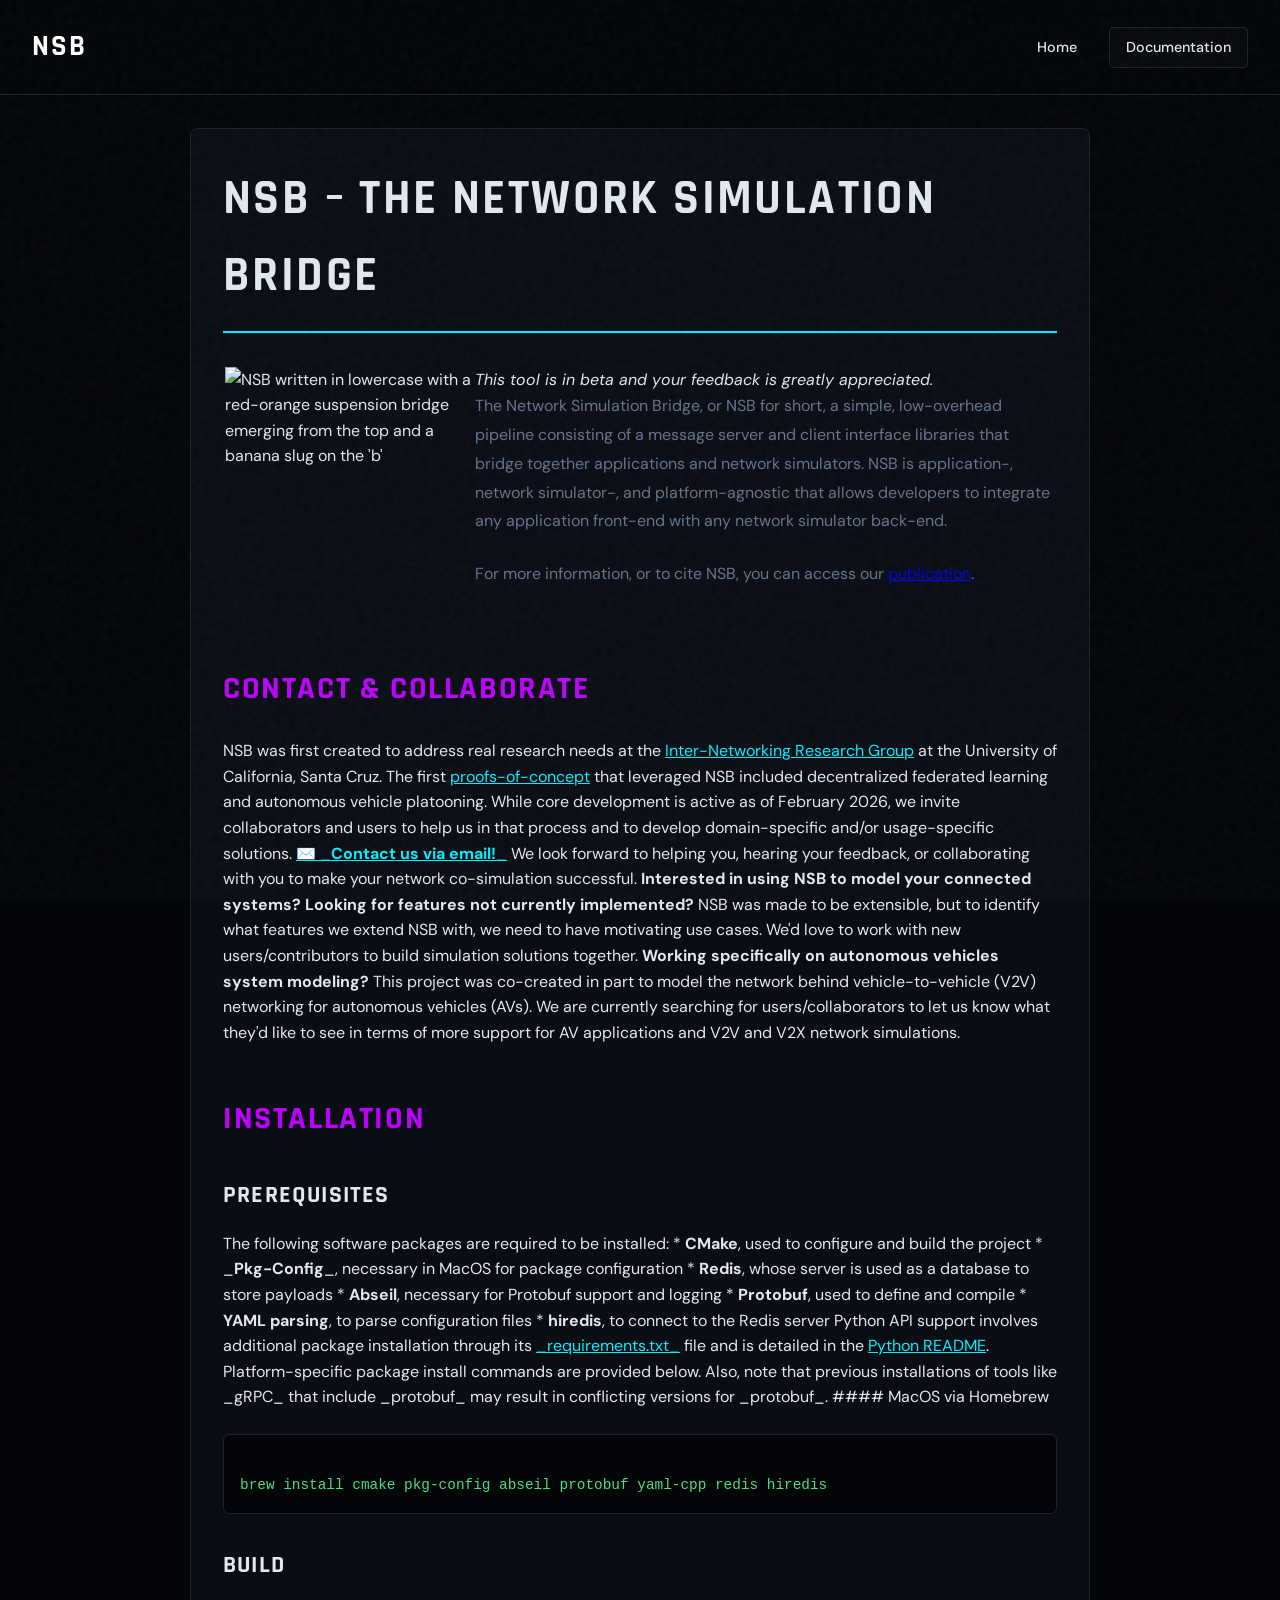
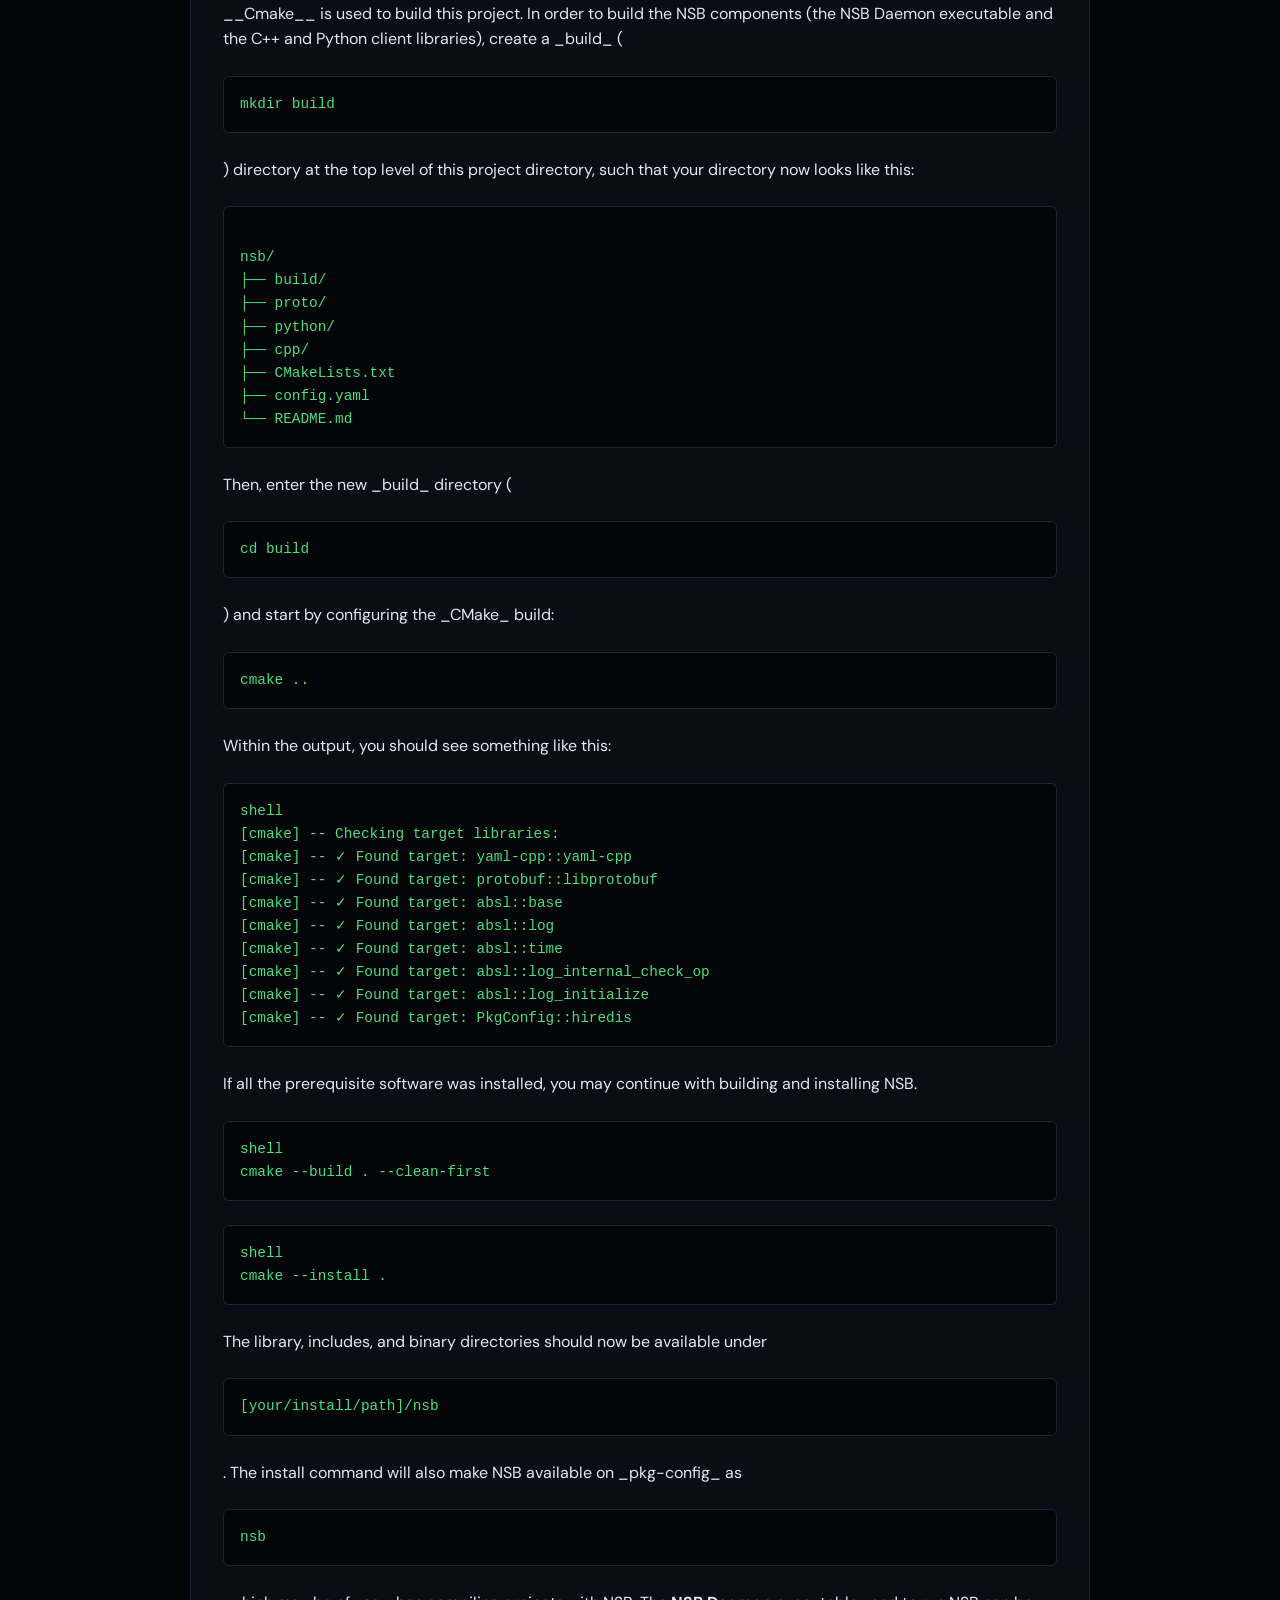
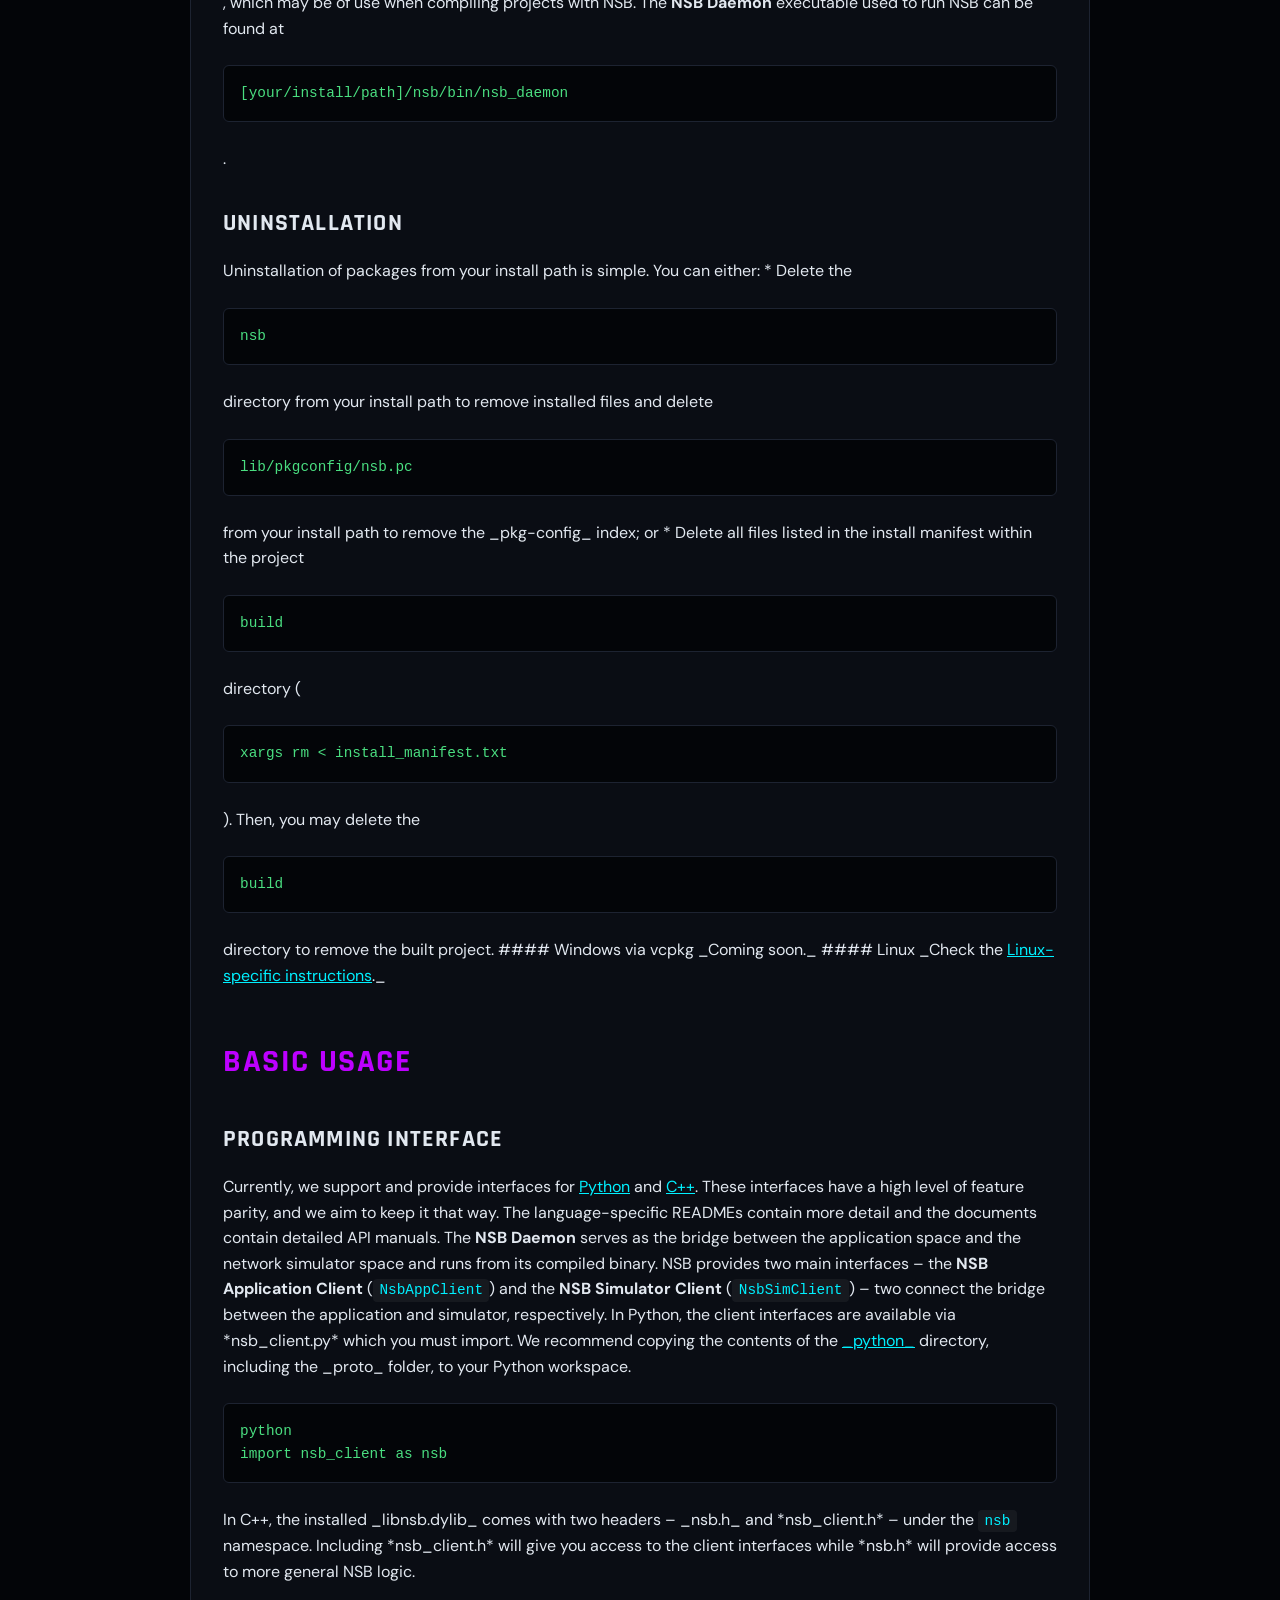
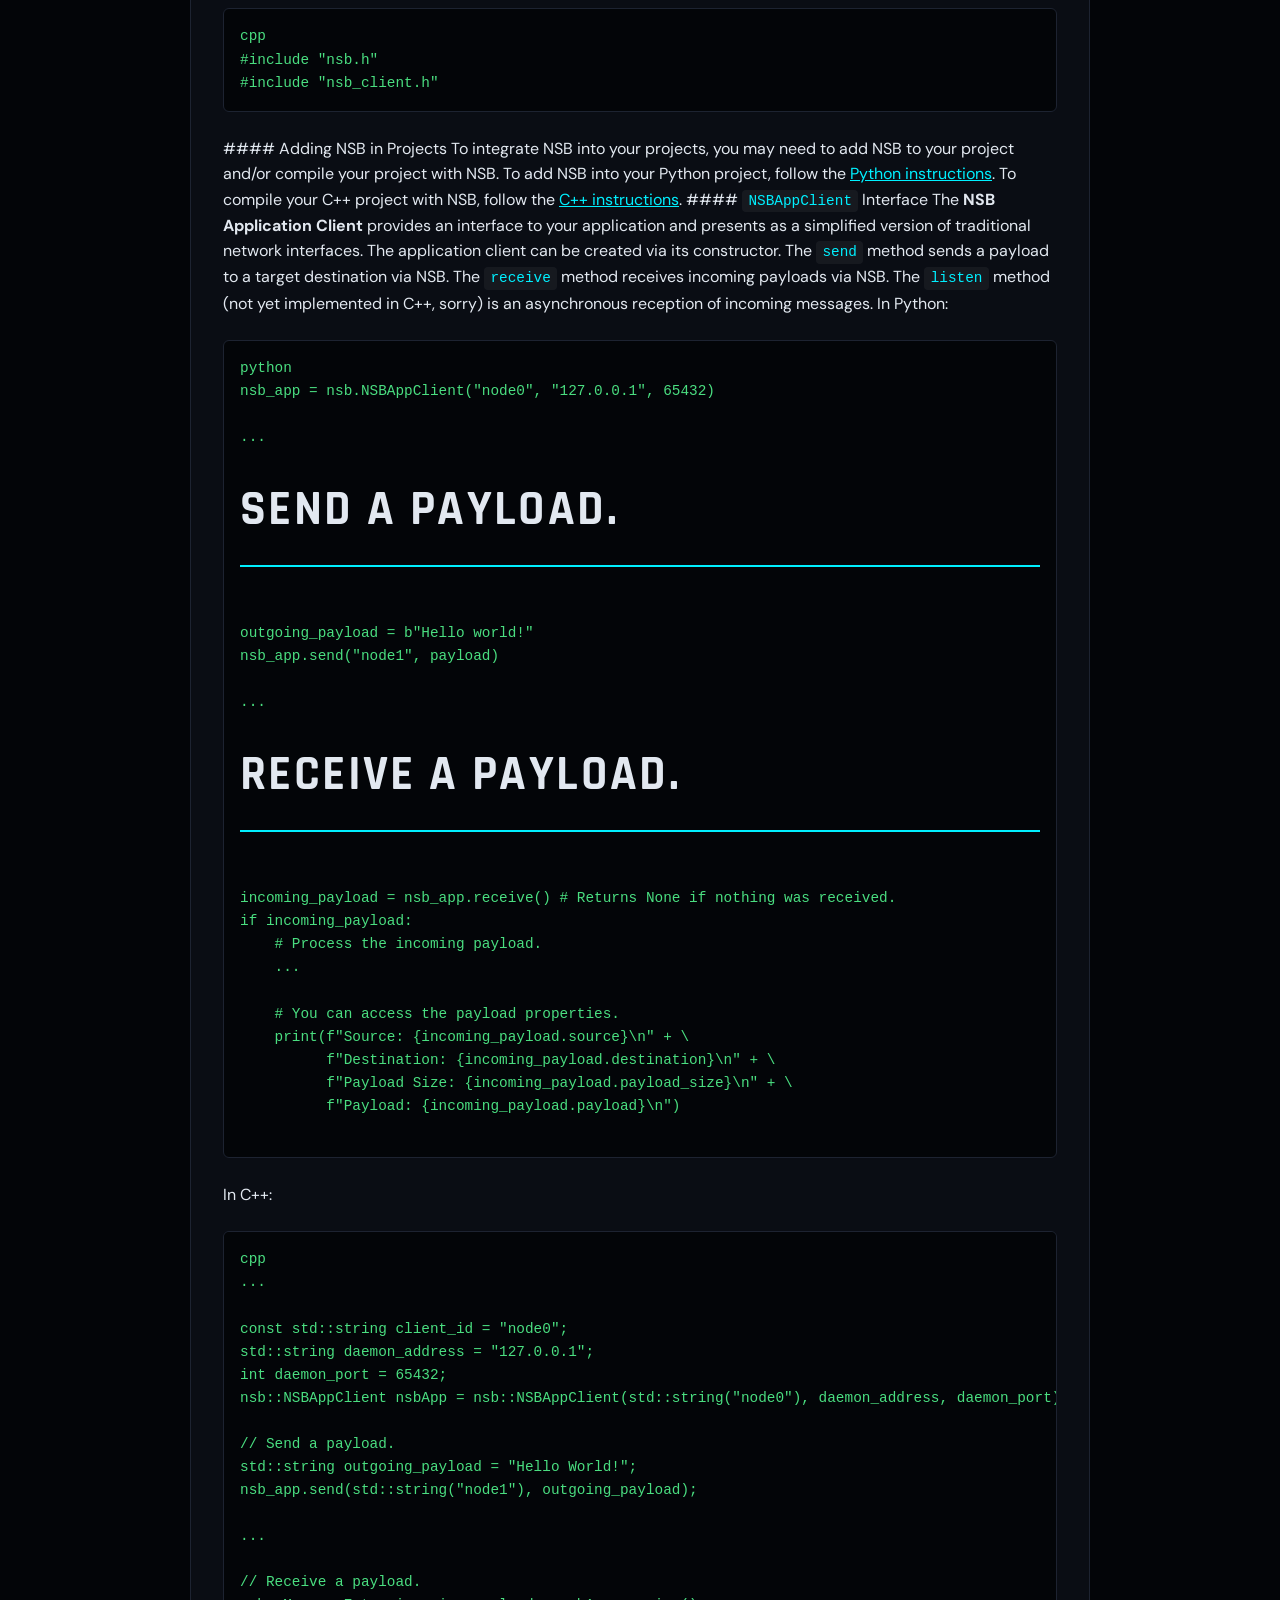
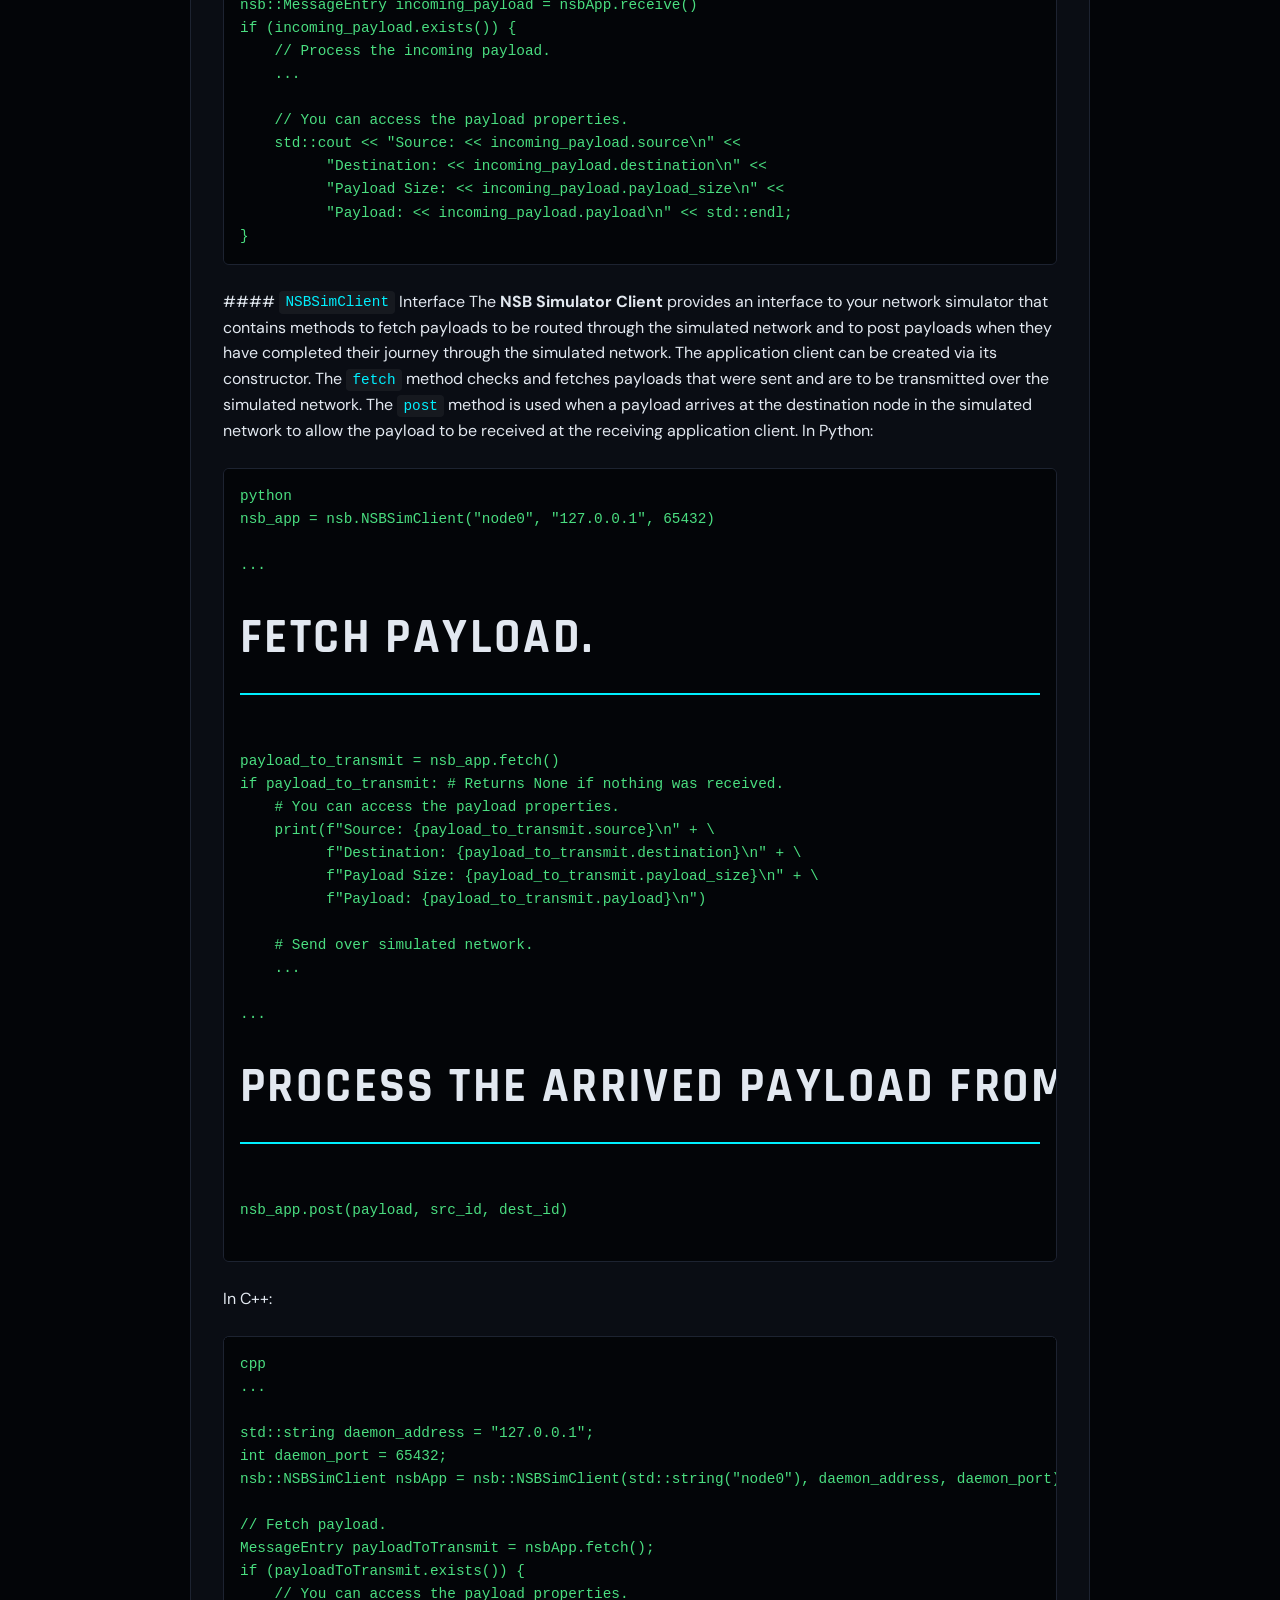
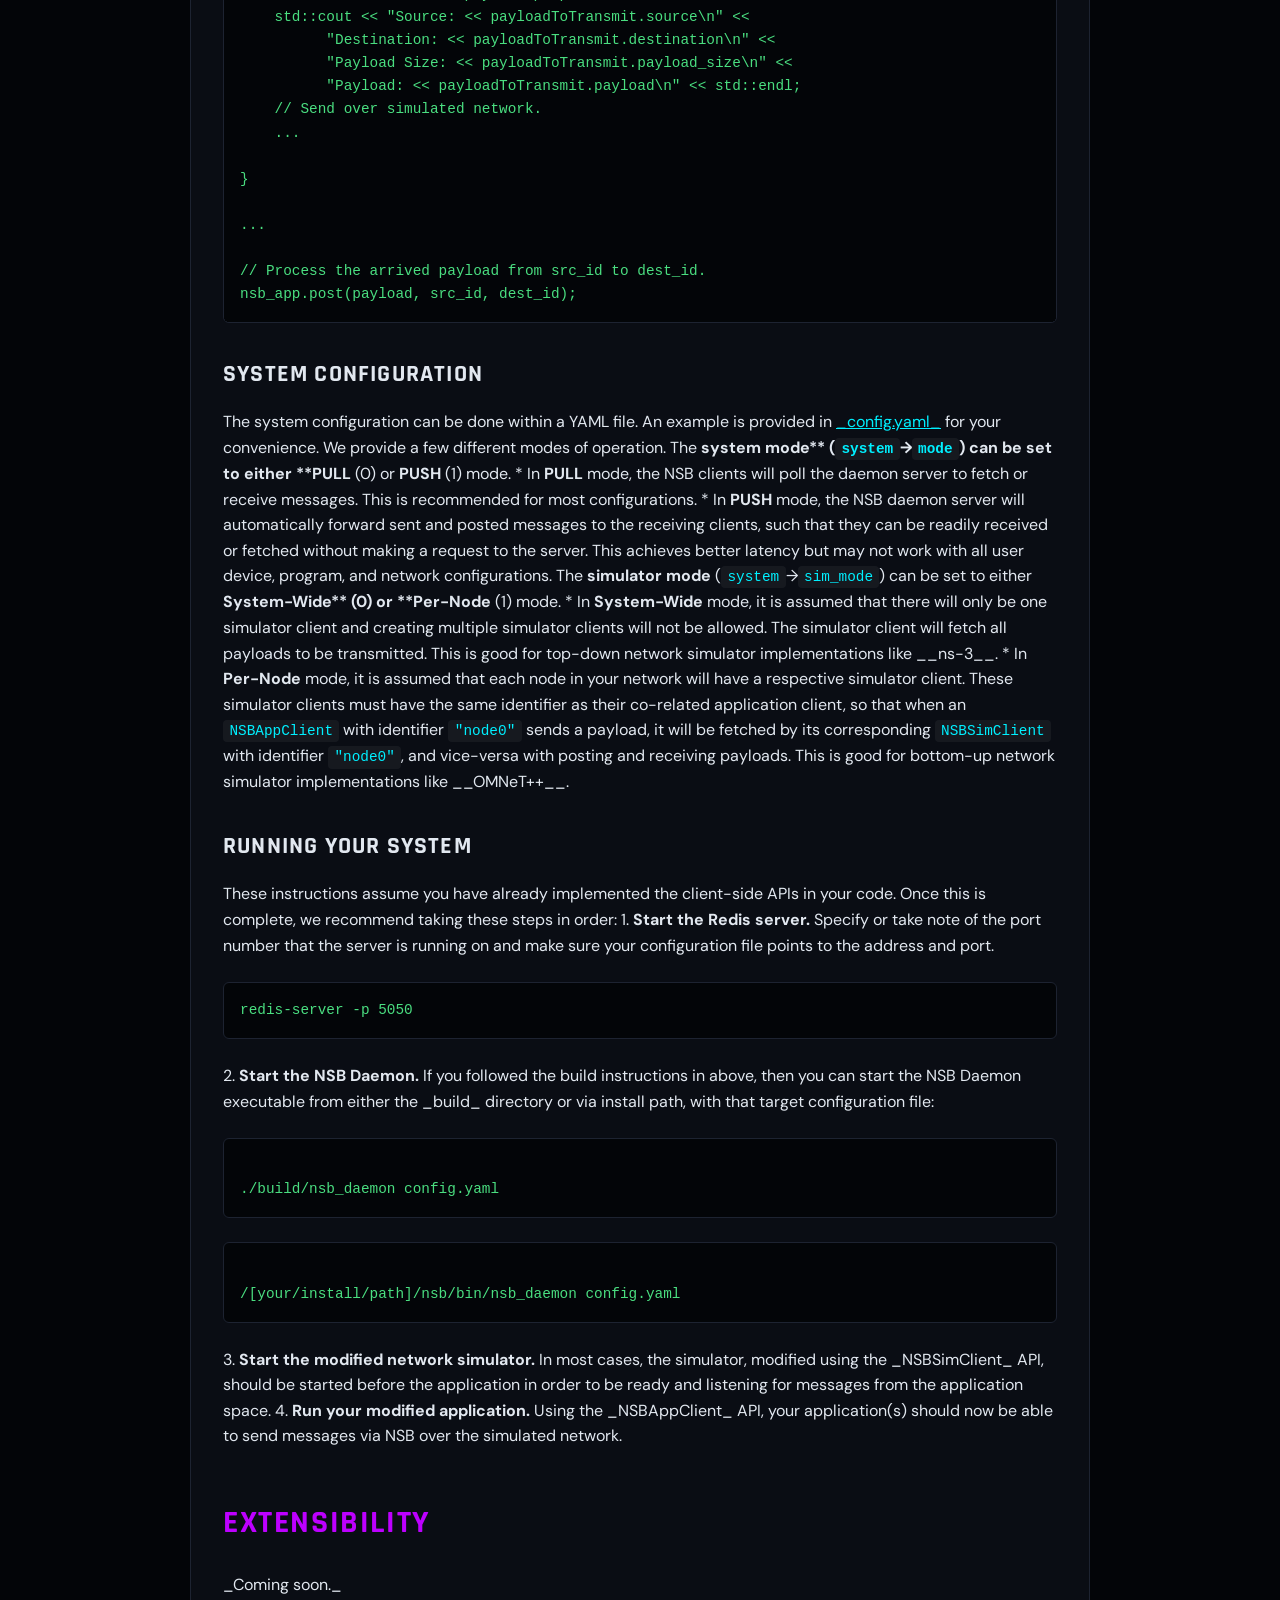
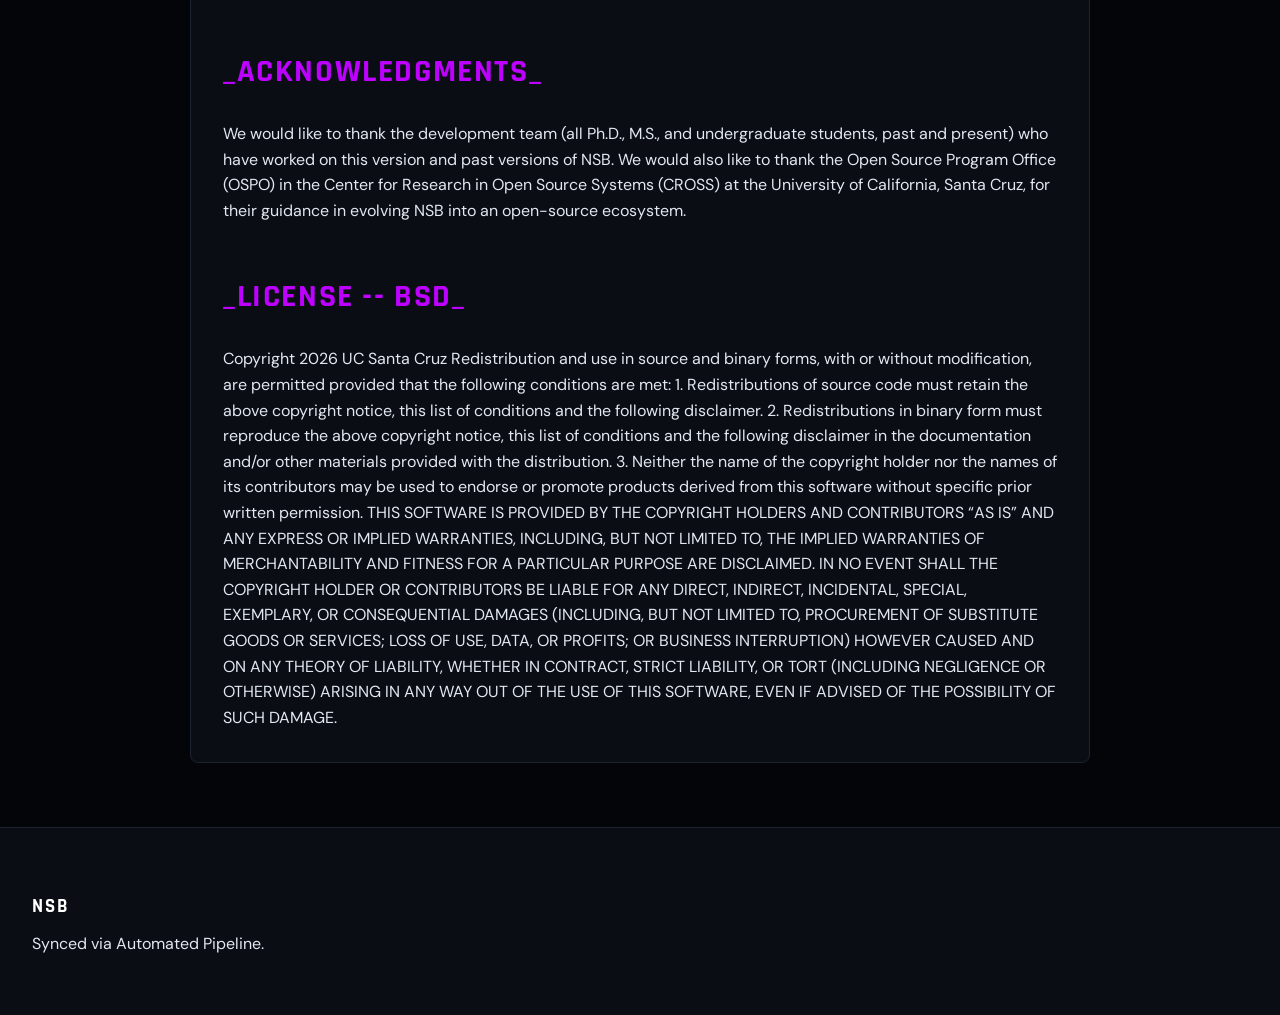
==== nsb-prototype/docs.html @ ba27e901 "Proposal Work for OSPO Signed-off-by: Ayush <bhandariayush935@gmail.com>" ====
<!DOCTYPE html>
<html lang="en">
<head>
    <meta charset="UTF-8">
    <meta name="viewport" content="width=device-width, initial-scale=1.0">
    <title>NSB | Documentation Hub</title>
    <link rel="stylesheet" href="style.css">
    <link rel="preconnect" href="https://fonts.googleapis.com">
    <link rel="preconnect" href="https://fonts.gstatic.com" crossorigin>
    <link href="https://fonts.googleapis.com/css2?family=DM+Sans:opsz,wght@9..40,400;9..40,500;9..40,700&family=Rajdhani:wght@500;600;700&display=swap" rel="stylesheet">
    <style>
        .docs-container { max-width: 900px; margin: 8rem auto 4rem; padding: 2rem; background: var(--bg-surface); border: 1px solid var(--border-dim); border-radius: 8px;}
        .docs-container h1 { font-size: 3rem; margin-bottom: 2rem; border-bottom: 2px solid var(--neon-cyan); padding-bottom: 1rem; color: var(--text-main); }
        .docs-container h2 { font-size: 2rem; margin-top: 3rem; margin-bottom: 1.5rem; color: var(--neon-purple); }
        .docs-container h3 { font-size: 1.5rem; margin-top: 2rem; margin-bottom: 1rem; color: var(--text-main); }
        .docs-container p { color: var(--text-muted); margin-bottom: 1.5rem; line-height: 1.8; }
        .code-block { background: var(--bg-void); border: 1px solid var(--border-dim); padding: 1rem; border-radius: 6px; margin: 1.5rem 0; overflow-x: auto; }
        .code-block code { color: #4ade80; font-family: monospace; font-size: 0.9rem; }
        .inline-code { background: rgba(255,255,255,0.05); padding: 0.2rem 0.4rem; border-radius: 4px; color: var(--neon-cyan); font-family: monospace; font-size: 0.9rem;}
    </style>
</head>
<body>
    <div class="noise-overlay"></div>
    <div class="cyber-grid"></div>

    <header class="navbar">
        <div class="nav-content">
            <div class="brand">
                <a href="index.html" style="text-decoration:none;"><div class="brand-glitch" data-text="NSB">NSB</div></a>
            </div>
            <nav class="links">
                <a href="index.html">Home</a>
                <a href="#" class="btn-outline">Documentation</a>
            </nav>
        </div>
    </header>

    <main>
        <div class="docs-container">
            <h1><strong>nsb</strong> – the network simulation bridge</h1>

<table border="0">
  <tr>
    <td width="30%" valign="top">
      <img src="media/logo.png" alt="NSB written in lowercase with a red-orange suspension bridge emerging from the top and a banana slug on the 'b'" title="NSB unofficial logo" width="100%">
    </td>
    <td width="70%">
      <em>This tool is in beta and your feedback is greatly appreciated.</em>
      <p>
        The Network Simulation Bridge, or NSB for short, a simple, low-overhead pipeline
        consisting of a message server and client interface libraries that bridge 
        together applications and network simulators. NSB is application-, network 
        simulator-, and platform-agnostic that allows developers to integrate any 
        application front-end with any network simulator back-end.
      </p>
      <p>
        For more information, or to cite NSB, you can access our 
        <a href="https://dl.acm.org/doi/10.1145/3616391.3622771">publication</a>.
      </p>
    </td>
  </tr>
</table>

<h2>Contact & Collaborate</h2>

NSB was first created to address real research needs at the <a href="https://inrg.engineering.ucsc.edu/" class="link-cyan">Inter-Networking Research Group</a> at the University of California, Santa Cruz. The first <a href="https://dl.acm.org/doi/abs/10.1145/3616391.3622771" class="link-cyan">proofs-of-concept</a> that leveraged NSB included decentralized federated learning and autonomous vehicle platooning. While core development is active as of February 2026, we invite collaborators and users to help us in that process and to develop domain-specific and/or usage-specific solutions.

<a href="mailto:hkuttive@ucsc.edu" class="link-cyan">✉️ _<strong>Contact us via email!</strong>_</a> We look forward to helping you, hearing your feedback, or collaborating with you to make your network co-simulation successful.

<strong>Interested in using NSB to model your connected systems? Looking for features not currently implemented?</strong> NSB was made to be extensible, but to identify what features we extend NSB with, we need to have motivating use cases. We'd love to work with new users/contributors to build simulation solutions together.

<strong>Working specifically on autonomous vehicles system modeling?</strong> This project was co-created in part to model the network behind vehicle-to-vehicle (V2V) networking for autonomous vehicles (AVs). We are currently searching for users/collaborators to let us know what they'd like to see in terms of more support for AV applications and V2V and V2X network simulations.

<h2>Installation</h2>

<h3>Prerequisites</h3>

The following software packages are required to be installed:
* <strong>CMake</strong>, used to configure and build the project
* _<strong>Pkg-Config</strong>_, necessary in MacOS for package configuration
* <strong>Redis</strong>, whose server is used as a database to store payloads
* <strong>Abseil</strong>, necessary for Protobuf support and logging
* <strong>Protobuf</strong>, used to define and compile
* <strong>YAML parsing</strong>, to parse configuration files
* <strong>hiredis</strong>, to connect to the Redis server

Python API support involves additional package installation through its
<a href="python/requirements.txt" class="link-cyan">_requirements.txt_</a> file and is detailed in the 
<a href="python/README.md" class="link-cyan">Python README</a>.

Platform-specific package install commands are provided below. Also, note that
previous installations of tools like _gRPC_ that include _protobuf_ may result
in conflicting versions for _protobuf_.

#### MacOS via Homebrew
<div class="code-block"><pre><code>
brew install cmake pkg-config abseil protobuf yaml-cpp redis hiredis
</code></pre></div>



<h3>Build</h3>
__Cmake__ is used to build this project. In order to build the NSB components
(the NSB Daemon executable and the C++ and Python client libraries), create a 
_build_ (<div class="code-block"><pre><code>mkdir build</code></pre></div>) directory at the top level of this project 
directory, such that your directory now looks like this:

<div class="code-block"><pre><code>
nsb/
├── build/
├── proto/
├── python/
├── cpp/
├── CMakeLists.txt
├── config.yaml
└── README.md
</code></pre></div>

Then, enter the new _build_ directory (<div class="code-block"><pre><code>cd build</code></pre></div>) and start by configuring 
the _CMake_ build:
<div class="code-block"><pre><code>cmake ..</code></pre></div>

Within the output, you should see something like this:
<div class="code-block"><pre><code>shell
[cmake] -- Checking target libraries:
[cmake] -- ✓ Found target: yaml-cpp::yaml-cpp
[cmake] -- ✓ Found target: protobuf::libprotobuf
[cmake] -- ✓ Found target: absl::base
[cmake] -- ✓ Found target: absl::log
[cmake] -- ✓ Found target: absl::time
[cmake] -- ✓ Found target: absl::log_internal_check_op
[cmake] -- ✓ Found target: absl::log_initialize
[cmake] -- ✓ Found target: PkgConfig::hiredis
</code></pre></div>
If all the prerequisite software was installed, you may continue with building 
and installing NSB.
<div class="code-block"><pre><code>shell
cmake --build . --clean-first
</code></pre></div>
<div class="code-block"><pre><code>shell
cmake --install .
</code></pre></div>
The library, includes, and binary directories should now be available under
<div class="code-block"><pre><code>[your/install/path]/nsb</code></pre></div>. The install command will also make NSB available 
on _pkg-config_ as <div class="code-block"><pre><code>nsb</code></pre></div>, which may be of use when compiling projects with 
NSB. The <strong>NSB Daemon</strong> executable used to run NSB can be found at 
<div class="code-block"><pre><code>[your/install/path]/nsb/bin/nsb_daemon</code></pre></div>.

<h3>Uninstallation</h3>

Uninstallation of packages from your install path is simple. You can either:
* Delete the <div class="code-block"><pre><code>nsb</code></pre></div> directory from your install path to remove installed files
and delete <div class="code-block"><pre><code>lib/pkgconfig/nsb.pc</code></pre></div> from your install path to remove the 
_pkg-config_ index; or
* Delete all files listed in the install manifest within
the project <div class="code-block"><pre><code>build</code></pre></div> directory (<div class="code-block"><pre><code>xargs rm < install_manifest.txt</code></pre></div>).

Then, you may delete the <div class="code-block"><pre><code>build</code></pre></div> directory to remove the built project.

#### Windows via vcpkg
_Coming soon._

#### Linux

_Check the <a href="linux-setup-guide.md" class="link-cyan">Linux-specific instructions</a>._

<h2>Basic Usage</h2>

<h3>Programming Interface</h3>

Currently, we support and provide interfaces for <a href="python/README.md" class="link-cyan">Python</a> and 
<a href="cpp/README.md" class="link-cyan">C++</a>. These interfaces have a high level of feature parity, and
we aim to keep it that way. The language-specific READMEs contain more detail 
and the documents contain detailed API manuals.

The <strong>NSB Daemon</strong> serves as the bridge between the application space and the 
network simulator space and runs from its compiled binary. NSB provides two main
interfaces – the <strong>NSB Application Client</strong> (<code class="inline-code">NsbAppClient</code>) and the 
<strong>NSB Simulator Client</strong> (<code class="inline-code">NsbSimClient</code>) – two connect the bridge between 
the application and simulator, respectively.

In Python, the client interfaces are available via *nsb_client.py* which you 
must import. We recommend copying the contents of the <a href="python/" class="link-cyan">_python_</a> 
directory, including the _proto_ folder, to your Python workspace.
<div class="code-block"><pre><code>python
import nsb_client as nsb
</code></pre></div>
In C++, the installed _libnsb.dylib_ comes with two headers – _nsb.h_ and 
*nsb_client.h* – under the <code class="inline-code">nsb</code> namespace. Including *nsb_client.h* will give 
you access to the client interfaces while *nsb.h* will provide access to more 
general NSB logic.
<div class="code-block"><pre><code>cpp
#include "nsb.h"
#include "nsb_client.h"
</code></pre></div>

#### Adding NSB in Projects

To integrate NSB into your projects, you may need to add NSB to your project 
and/or compile your project with NSB. To add NSB into your Python project, 
follow the <a href="python/README.md" class="link-cyan">Python instructions</a>. To compile your C++ project
with NSB, follow the <a href="cpp/README.md" class="link-cyan">C++ instructions</a>.

#### <code class="inline-code">NSBAppClient</code> Interface

The <strong>NSB Application Client</strong> provides an interface to your application and 
presents as a simplified version of traditional network interfaces. The 
application client can be created via its constructor. The <code class="inline-code">send</code> method sends a
payload to a target destination via NSB. The <code class="inline-code">receive</code> method receives incoming 
payloads via NSB. The <code class="inline-code">listen</code> method (not yet implemented in C++, sorry) is an 
asynchronous reception of incoming messages. 

In Python:
<div class="code-block"><pre><code>python
nsb_app = nsb.NSBAppClient("node0", "127.0.0.1", 65432)

...

<h1>Send a payload.</h1>
outgoing_payload = b"Hello world!"
nsb_app.send("node1", payload)

...

<h1>Receive a payload.</h1>
incoming_payload = nsb_app.receive() # Returns None if nothing was received.
if incoming_payload:
    # Process the incoming payload.
    ...

    # You can access the payload properties.
    print(f"Source: {incoming_payload.source}\n" + \
          f"Destination: {incoming_payload.destination}\n" + \
          f"Payload Size: {incoming_payload.payload_size}\n" + \
          f"Payload: {incoming_payload.payload}\n")

</code></pre></div>
In C++:
<div class="code-block"><pre><code>cpp
...

const std::string client_id = "node0";
std::string daemon_address = "127.0.0.1";
int daemon_port = 65432;
nsb::NSBAppClient nsbApp = nsb::NSBAppClient(std::string("node0"), daemon_address, daemon_port);

// Send a payload.
std::string outgoing_payload = "Hello World!";
nsb_app.send(std::string("node1"), outgoing_payload);

...

// Receive a payload.
nsb::MessageEntry incoming_payload = nsbApp.receive()
if (incoming_payload.exists()) {
    // Process the incoming payload.
    ...

    // You can access the payload properties.
    std::cout << "Source: << incoming_payload.source\n" <<
          "Destination: << incoming_payload.destination\n" <<
          "Payload Size: << incoming_payload.payload_size\n" <<
          "Payload: << incoming_payload.payload\n" << std::endl;
}
</code></pre></div>

#### <code class="inline-code">NSBSimClient</code> Interface

The <strong>NSB Simulator Client</strong> provides an interface to your network simulator 
that contains methods to fetch payloads to be routed through the simulated 
network and to post payloads when they have completed their journey through the
simulated network. The application client can be created via its constructor. 
The <code class="inline-code">fetch</code> method checks and fetches payloads that were sent and are to be 
transmitted over the simulated network. The <code class="inline-code">post</code> method is used when a payload
arrives at the destination node in the simulated network to allow the payload to
be received at the receiving application client.

In Python:
<div class="code-block"><pre><code>python
nsb_app = nsb.NSBSimClient("node0", "127.0.0.1", 65432)

...

<h1>Fetch payload.</h1>
payload_to_transmit = nsb_app.fetch()
if payload_to_transmit: # Returns None if nothing was received.
    # You can access the payload properties.
    print(f"Source: {payload_to_transmit.source}\n" + \
          f"Destination: {payload_to_transmit.destination}\n" + \
          f"Payload Size: {payload_to_transmit.payload_size}\n" + \
          f"Payload: {payload_to_transmit.payload}\n")

    # Send over simulated network.
    ...

...

<h1>Process the arrived payload from src_id to dest_id.</h1>
nsb_app.post(payload, src_id, dest_id)

</code></pre></div>
In C++:
<div class="code-block"><pre><code>cpp
...

std::string daemon_address = "127.0.0.1";
int daemon_port = 65432;
nsb::NSBSimClient nsbApp = nsb::NSBSimClient(std::string("node0"), daemon_address, daemon_port);

// Fetch payload.
MessageEntry payloadToTransmit = nsbApp.fetch();
if (payloadToTransmit.exists()) {
    // You can access the payload properties.
    std::cout << "Source: << payloadToTransmit.source\n" <<
          "Destination: << payloadToTransmit.destination\n" <<
          "Payload Size: << payloadToTransmit.payload_size\n" <<
          "Payload: << payloadToTransmit.payload\n" << std::endl;
    // Send over simulated network.
    ...

}

...

// Process the arrived payload from src_id to dest_id.
nsb_app.post(payload, src_id, dest_id);
</code></pre></div>

<h3>System Configuration</h3>

The system configuration can be done within a YAML file. An example is provided 
in <a href="config.yaml" class="link-cyan">_config.yaml_</a> for your convenience. We provide a few different
modes of operation.

The <strong>system mode** (<code class="inline-code">system</code>→<code class="inline-code">mode</code>) can be set to either **PULL</strong> (0) or 
<strong>PUSH</strong> (1) mode.
* In <strong>PULL</strong> mode, the NSB clients will poll the daemon server to fetch or 
receive messages. This is recommended for most configurations.
* In <strong>PUSH</strong> mode, the NSB daemon server will automatically forward sent and 
posted messages to the receiving clients, such that they can be readily received
or fetched without making a request to the server. This achieves better latency 
but may not work with all user device, program, and network configurations.

The <strong>simulator mode</strong> (<code class="inline-code">system</code>→<code class="inline-code">sim_mode</code>) can be set to either
<strong>System-Wide** (0) or **Per-Node</strong> (1) mode.
* In <strong>System-Wide</strong> mode, it is assumed that there will only be one simulator 
client and creating multiple simulator clients will not be allowed. The 
simulator client will fetch all payloads to be transmitted. This is good for 
top-down network simulator implementations like __ns-3__.
* In <strong>Per-Node</strong> mode, it is assumed that each node in your network will have a
respective simulator client. These simulator clients must have the same 
identifier as their co-related application client, so that when an 
<code class="inline-code">NSBAppClient</code> with identifier <code class="inline-code">"node0"</code> sends a payload, it will be fetched by 
its corresponding <code class="inline-code">NSBSimClient</code> with identifier <code class="inline-code">"node0"</code>, and vice-versa with 
posting and receiving payloads. This is good for bottom-up network simulator 
implementations like __OMNeT++__.

<h3>Running Your System</h3>

These instructions assume you have already implemented the client-side APIs in
your code. Once this is complete, we recommend taking these steps in order:

1. <strong>Start the Redis server.</strong> Specify or take note of the port number that the
server is running on and make sure your configuration file points to the address
and port.
<div class="code-block"><pre><code>redis-server -p 5050</code></pre></div>

2. <strong>Start the NSB Daemon.</strong> If you followed the build instructions in above, 
then you can start the NSB Daemon executable from either the _build_ directory
or via install path, with that target configuration file: 
<div class="code-block"><pre><code>
./build/nsb_daemon config.yaml
</code></pre></div>
<div class="code-block"><pre><code>
/[your/install/path]/nsb/bin/nsb_daemon config.yaml
</code></pre></div>

3. <strong>Start the modified network simulator.</strong> In most cases, the simulator, 
modified using the _NSBSimClient_ API, should be started before the application
in order to be ready and listening for messages from the application space.

4. <strong>Run your modified application.</strong> Using the _NSBAppClient_ API, your 
application(s) should now be able to send messages via NSB over the simulated 
network.

<h2>Extensibility</h2>
_Coming soon._

<h2>_Acknowledgments_</h2>

We would like to thank the development team (all Ph.D., M.S., and undergraduate 
students, past and present) who have worked on this version and past versions of
NSB. We would also like to thank the Open Source Program Office (OSPO) in the 
Center for Research in Open Source Systems (CROSS) at the University of 
California, Santa Cruz, for their guidance in evolving NSB into an open-source
ecosystem.

<h2>_License -- BSD_</h2>
Copyright 2026 UC Santa Cruz

Redistribution and use in source and binary forms, with or without modification, are permitted provided that the following conditions are met:

1. Redistributions of source code must retain the above copyright notice, this list of conditions and the following disclaimer.

2. Redistributions in binary form must reproduce the above copyright notice, this list of conditions and the following disclaimer in the documentation and/or other materials provided with the distribution.

3. Neither the name of the copyright holder nor the names of its contributors may be used to endorse or promote products derived from this software without specific prior written permission.

THIS SOFTWARE IS PROVIDED BY THE COPYRIGHT HOLDERS AND CONTRIBUTORS “AS IS” AND ANY EXPRESS OR IMPLIED WARRANTIES, INCLUDING, BUT NOT LIMITED TO, THE IMPLIED WARRANTIES OF MERCHANTABILITY AND FITNESS FOR A PARTICULAR PURPOSE ARE DISCLAIMED. IN NO EVENT SHALL THE COPYRIGHT HOLDER OR CONTRIBUTORS BE LIABLE FOR ANY DIRECT, INDIRECT, INCIDENTAL, SPECIAL, EXEMPLARY, OR CONSEQUENTIAL DAMAGES (INCLUDING, BUT NOT LIMITED TO, PROCUREMENT OF SUBSTITUTE GOODS OR SERVICES; LOSS OF USE, DATA, OR PROFITS; OR BUSINESS INTERRUPTION) HOWEVER CAUSED AND ON ANY THEORY OF LIABILITY, WHETHER IN CONTRACT, STRICT LIABILITY, OR TORT (INCLUDING NEGLIGENCE OR OTHERWISE) ARISING IN ANY WAY OUT OF THE USE OF THIS SOFTWARE, EVEN IF ADVISED OF THE POSSIBILITY OF SUCH DAMAGE.

        </div>
    </main>

    <footer>
        <div class="footer-grid">
            <div class="brand-col">
                <div class="brand-glitch small">NSB</div>
                <p class="muted">Synced via Automated Pipeline.</p>
            </div>
        </div>
    </footer>
</body>
</html>
---- nsb-prototype/style.css ----
/* BASE VARIABLES */
:root {
    --bg-void: #030508;
    --bg-surface: #0a0d14;
    --border-dim: #1d2331;
    --text-main: #e2e8f0;
    --text-muted: #64748b;
    
    --neon-cyan: #00f0ff;
    --neon-cyan-dim: rgba(0, 240, 255, 0.2);
    
    --neon-purple: #bd00ff;
    --neon-purple-dim: rgba(189, 0, 255, 0.2);

    --font-heading: 'Rajdhani', sans-serif;
    --font-body: 'DM Sans', sans-serif;
}

* {
    margin: 0;
    padding: 0;
    box-sizing: border-box;
}

body {
    background-color: var(--bg-void);
    color: var(--text-main);
    font-family: var(--font-body);
    overflow-x: hidden;
    line-height: 1.6;
}

/* NOISE TEXTURE & GRID */
.noise-overlay {
    position: fixed;
    top: 0; left: 0; width: 100vw; height: 100vh;
    pointer-events: none;
    z-index: 50;
    opacity: 0.04;
    background: url('data:image/svg+xml,%3Csvg viewBox="0 0 200 200" xmlns="http://www.w3.org/2000/svg"%3E%3Cfilter id="noiseFilter"%3E%3CfeTurbulence type="fractalNoise" baseFrequency="0.65" numOctaves="3" stitchTiles="stitch"/%3E%3C/filter%3E%3Crect width="100%25" height="100%25" filter="url(%23noiseFilter)"/%3E%3C/svg%3E');
}

.cyber-grid {
    position: fixed;
    top: 0; left: 0; width: 100vw; height: 100vh;
    pointer-events: none;
    z-index: -1;
    background-size: 50px 50px;
    background-image: 
        linear-gradient(to right, rgba(29, 35, 49, 0.15) 1px, transparent 1px),
        linear-gradient(to bottom, rgba(29, 35, 49, 0.15) 1px, transparent 1px);
    mask-image: radial-gradient(circle at center, black, transparent 80%);
}

/* TYPOGRAPHY */
h1, h2, h3 {
    font-family: var(--font-heading);
    text-transform: uppercase;
    letter-spacing: 0.05em;
}

.text-cyan { color: var(--neon-cyan); }
.text-purple { color: var(--neon-purple); }

/* NAVBAR */
.navbar {
    position: fixed;
    top: 0; width: 100%;
    border-bottom: 1px solid var(--border-dim);
    background: rgba(3, 5, 8, 0.8);
    backdrop-filter: blur(12px);
    z-index: 40;
}
.nav-content {
    max-width: 1400px;
    margin: 0 auto;
    padding: 1.5rem 2rem;
    display: flex;
    justify-content: space-between;
    align-items: center;
}

.brand-glitch {
    font-family: var(--font-heading);
    font-size: 1.8rem;
    font-weight: 700;
    color: #fff;
    position: relative;
    letter-spacing: 2px;
}

.links {
    display: flex;
    gap: 2rem;
    align-items: center;
}

.links a {
    color: var(--text-main);
    text-decoration: none;
    font-size: 0.9rem;
    font-weight: 500;
    transition: color 0.3s;
}

.links a:hover {
    color: var(--neon-cyan);
}

.btn-outline {
    border: 1px solid var(--border-dim);
    padding: 0.5rem 1rem;
    border-radius: 4px;
    background: rgba(255,255,255,0.02);
}
.btn-outline:hover {
    border-color: var(--neon-cyan);
    box-shadow: 0 0 10px var(--neon-cyan-dim);
}

/* HERO */
.hero {
    min-height: 100vh;
    display: flex;
    align-items: center;
    justify-content: center;
    padding: 6rem 2rem 2rem;
}
.hero-inner {
    max-width: 900px;
}

.badge-container {
    display: inline-flex;
    align-items: center;
    gap: 0.75rem;
    padding: 0.5rem 1rem;
    border: 1px solid var(--border-dim);
    background: var(--bg-surface);
    border-radius: 50px;
    margin-bottom: 2rem;
}

.status-dot {
    width: 8px; height: 8px;
    background: var(--neon-cyan);
    border-radius: 50%;
    box-shadow: 0 0 10px var(--neon-cyan);
    animation: pulse 2s infinite;
}

@keyframes pulse {
    0% { opacity: 1; transform: scale(1); }
    50% { opacity: 0.5; transform: scale(1.2); }
    100% { opacity: 1; transform: scale(1); }
}

.tech-badge {
    font-size: 0.8rem;
    font-weight: 600;
    letter-spacing: 1px;
    text-transform: uppercase;
    color: var(--text-muted);
}

.title {
    font-size: clamp(3rem, 8vw, 6rem);
    line-height: 0.9;
    margin-bottom: 2rem;
}

.subtitle {
    font-size: 1.25rem;
    color: var(--text-muted);
    max-width: 700px;
    margin-bottom: 3rem;
    border-left: 2px solid var(--border-dim);
    padding-left: 1.5rem;
}

.cta-group {
    display: flex;
    gap: 1.5rem;
}

button {
    font-family: var(--font-heading);
    cursor: pointer;
    border: none;
    text-transform: uppercase;
    letter-spacing: 1px;
    font-weight: 700;
    font-size: 1rem;
    padding: 1rem 2rem;
    transition: all 0.3s ease;
}

.btn-primary {
    background: var(--text-main);
    color: var(--bg-void);
}
.btn-primary:hover {
    background: #fff;
    box-shadow: 0 0 20px rgba(255,255,255,0.2);
    transform: translateY(-2px);
}

.btn-secondary {
    background: transparent;
    color: var(--text-main);
    border: 1px solid var(--border-dim);
}
.btn-secondary:hover {
    border-color: var(--text-main);
}

/* INTERACTIVE ARCHITECTURE */
.interactive-arch {
    max-width: 1400px;
    margin: 0 auto;
    padding: 8rem 2rem;
}

.section-title {
    margin-bottom: 5rem;
}

.section-title h2 {
    font-size: 3rem;
    line-height: 1;
    margin-bottom: 1rem;
}

.section-title p {
    color: var(--text-muted);
    font-family: var(--font-heading);
    letter-spacing: 1px;
}

.bridge-container {
    display: flex;
    justify-content: space-between;
    align-items: center;
    position: relative;
    margin-bottom: 4rem;
}

.arch-node {
    width: 300px;
    background: var(--bg-surface);
    border: 1px solid var(--border-dim);
    position: relative;
    z-index: 10;
}

.app-node { border-top: 3px solid var(--neon-cyan); }
.sim-node { border-top: 3px solid var(--neon-purple); }
.daemon-node { border-top: 3px solid var(--text-main); }

.node-header {
    padding: 1.5rem;
    border-bottom: 1px solid var(--border-dim);
    display: flex;
    justify-content: space-between;
    align-items: center;
}

.node-header h3 { font-size: 1.25rem; }
.lang-tag {
    font-size: 0.75rem;
    background: rgba(255,255,255,0.05);
    padding: 0.25rem 0.5rem;
    border-radius: 4px;
    color: var(--text-muted);
}

.node-body {
    padding: 2rem 1.5rem;
}
.node-body p {
    color: var(--text-muted);
    font-size: 0.9rem;
    margin-bottom: 1.5rem;
}

.controls {
    display: flex;
    gap: 0.5rem;
}

.act-btn {
    padding: 0.75rem 0;
    width: 50%;
    font-size: 0.85rem;
    background: rgba(255,255,255,0.02);
    border: 1px solid var(--border-dim);
    color: var(--text-muted);
}

.act-btn:not(.disabled):hover {
    color: #fff;
    transform: translateY(-2px);
}

.cyan-btn:not(.disabled):hover {
    border-color: var(--neon-cyan);
    box-shadow: 0 0 15px var(--neon-cyan-dim);
}

.purple-btn:not(.disabled):hover {
    border-color: var(--neon-purple);
    box-shadow: 0 0 15px var(--neon-purple-dim);
}

.act-btn.disabled {
    opacity: 0.3;
    cursor: not-allowed;
}

.queue-monitor {
    display: flex;
    flex-direction: column;
    gap: 1rem;
    font-family: var(--font-heading);
    font-size: 1.1rem;
    letter-spacing: 1px;
}
.queue-monitor span span { color: #fff; }

/* WIRES AND PACKETS */
.wire {
    position: absolute;
    top: 50%;
    height: 1px;
    background: var(--border-dim);
    z-index: -1;
}

.wire-left { right: -100px; width: 100px; }
.wire-right { right: -100px; width: 100px; } /* Adjust later for exact layout */

@media (min-width: 1024px) {
    .wire-left {
        width: calc((100vw - 4rem - 900px) / 2);
        max-width: 250px;
        right: auto; left: 100%;
    }
    .wire-right {
        width: calc((100vw - 4rem - 900px) / 2);
        max-width: 250px;
        right: auto; left: 100%;
    }
}

.packet {
    width: 6px; height: 6px;
    border-radius: 50%;
    position: absolute;
    top: -2px;
    opacity: 0;
}

.packet-app {
    background: var(--neon-cyan);
    box-shadow: 0 0 10px var(--neon-cyan);
}

.packet-sim {
    background: var(--neon-purple);
    box-shadow: 0 0 10px var(--neon-purple);
}

@keyframes shootRight {
    0% { left: 0; opacity: 1; }
    90% { opacity: 1; }
    100% { left: 100%; opacity: 0; }
}
@keyframes shootLeft {
    0% { left: 100%; opacity: 1; }
    90% { opacity: 1; }
    100% { left: 0%; opacity: 0; }
}

.anim-right { animation: shootRight 0.6s ease-out forwards; }
.anim-left { animation: shootLeft 0.6s ease-out forwards; }


/* TERMINAL */
.log-terminal {
    background: #020305;
    border: 1px solid var(--border-dim);
    border-radius: 6px;
    font-family: 'Courier New', Courier, monospace;
    overflow: hidden;
}
.term-header {
    background: var(--bg-surface);
    padding: 0.75rem 1rem;
    display: flex;
    align-items: center;
    border-bottom: 1px solid var(--border-dim);
}
.term-dots {
    display: flex; gap: 0.4rem;
}
.term-dots span {
    width: 10px; height: 10px; border-radius: 50%;
    background: var(--border-dim);
}
.term-title {
    margin-left: auto; margin-right: auto;
    font-size: 0.8rem; color: var(--text-muted);
}
.term-body {
    padding: 1.5rem;
    height: 200px;
    overflow-y: auto;
    font-size: 0.85rem;
    color: #4ade80;
    display: flex;
    flex-direction: column;
    gap: 0.5rem;
}

/* PERSONAS */
.personas {
    max-width: 1400px; margin: 0 auto; padding: 4rem 2rem 8rem;
    display: grid; grid-template-columns: 1fr 1fr; gap: 2rem;
}
.persona-card {
    background: var(--bg-surface);
    padding: 4rem;
    border: 1px solid var(--border-dim);
    position: relative;
    overflow: hidden;
    transition: transform 0.3s;
}
.persona-card:hover { transform: translateY(-5px); }
.card-glow {
    position: absolute; top: 0; right: 0; width: 200px; height: 200px;
    filter: blur(100px); opacity: 0.15; z-index: 0;
}
.cyan-glow { background: var(--neon-cyan); }
.purple-glow { background: var(--neon-purple); }

.icon-wrapper {
    position: relative; z-index: 1;
    margin-bottom: 2rem; color: #fff;
}
.persona-card h3 {
    font-size: 2rem; margin-bottom: 1rem; position: relative; z-index: 1;
}
.persona-card p {
    color: var(--text-muted); margin-bottom: 3rem; position: relative; z-index: 1;
}

.persona-card a {
    text-decoration: none; font-family: var(--font-heading);
    font-weight: 700; font-size: 1.1rem; text-transform: uppercase;
    display: inline-flex; align-items: center; gap: 0.5rem;
    position: relative; z-index: 1;
}

.link-cyan { color: var(--neon-cyan); }
.link-purple { color: var(--neon-purple); }
.arrow { transition: transform 0.3s; }
.persona-card a:hover .arrow { transform: translateX(5px); }

/* FOOTER */
footer {
    border-top: 1px solid var(--border-dim);
    padding: 4rem 2rem;
    background: var(--bg-surface);
}
.footer-grid { max-width: 1400px; margin: 0 auto; }
.brand-glitch.small { font-size: 1.2rem; margin-bottom: 0.5rem; }

@media (max-width: 1024px) {
    .bridge-container {
        flex-direction: column;
        gap: 2rem;
    }
    .wire { display: none; }
    .personas { grid-template-columns: 1fr; }
}
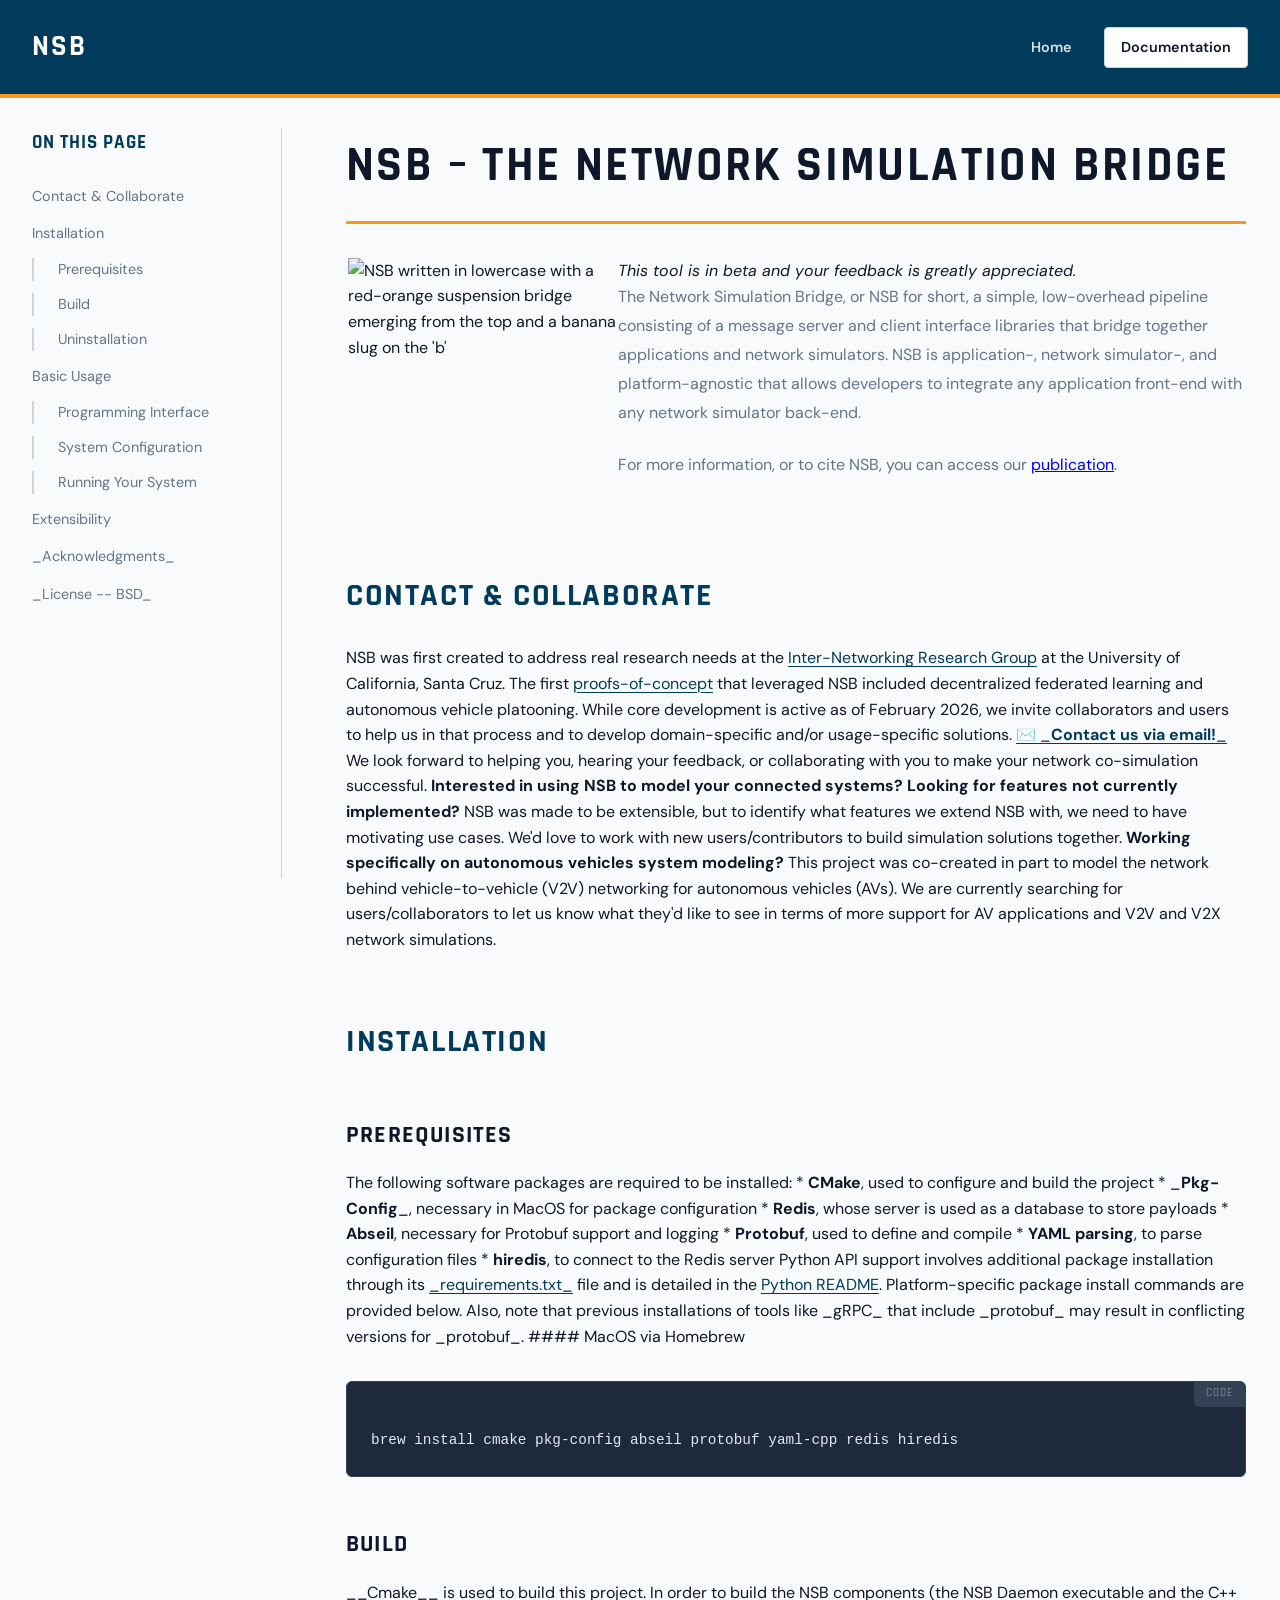
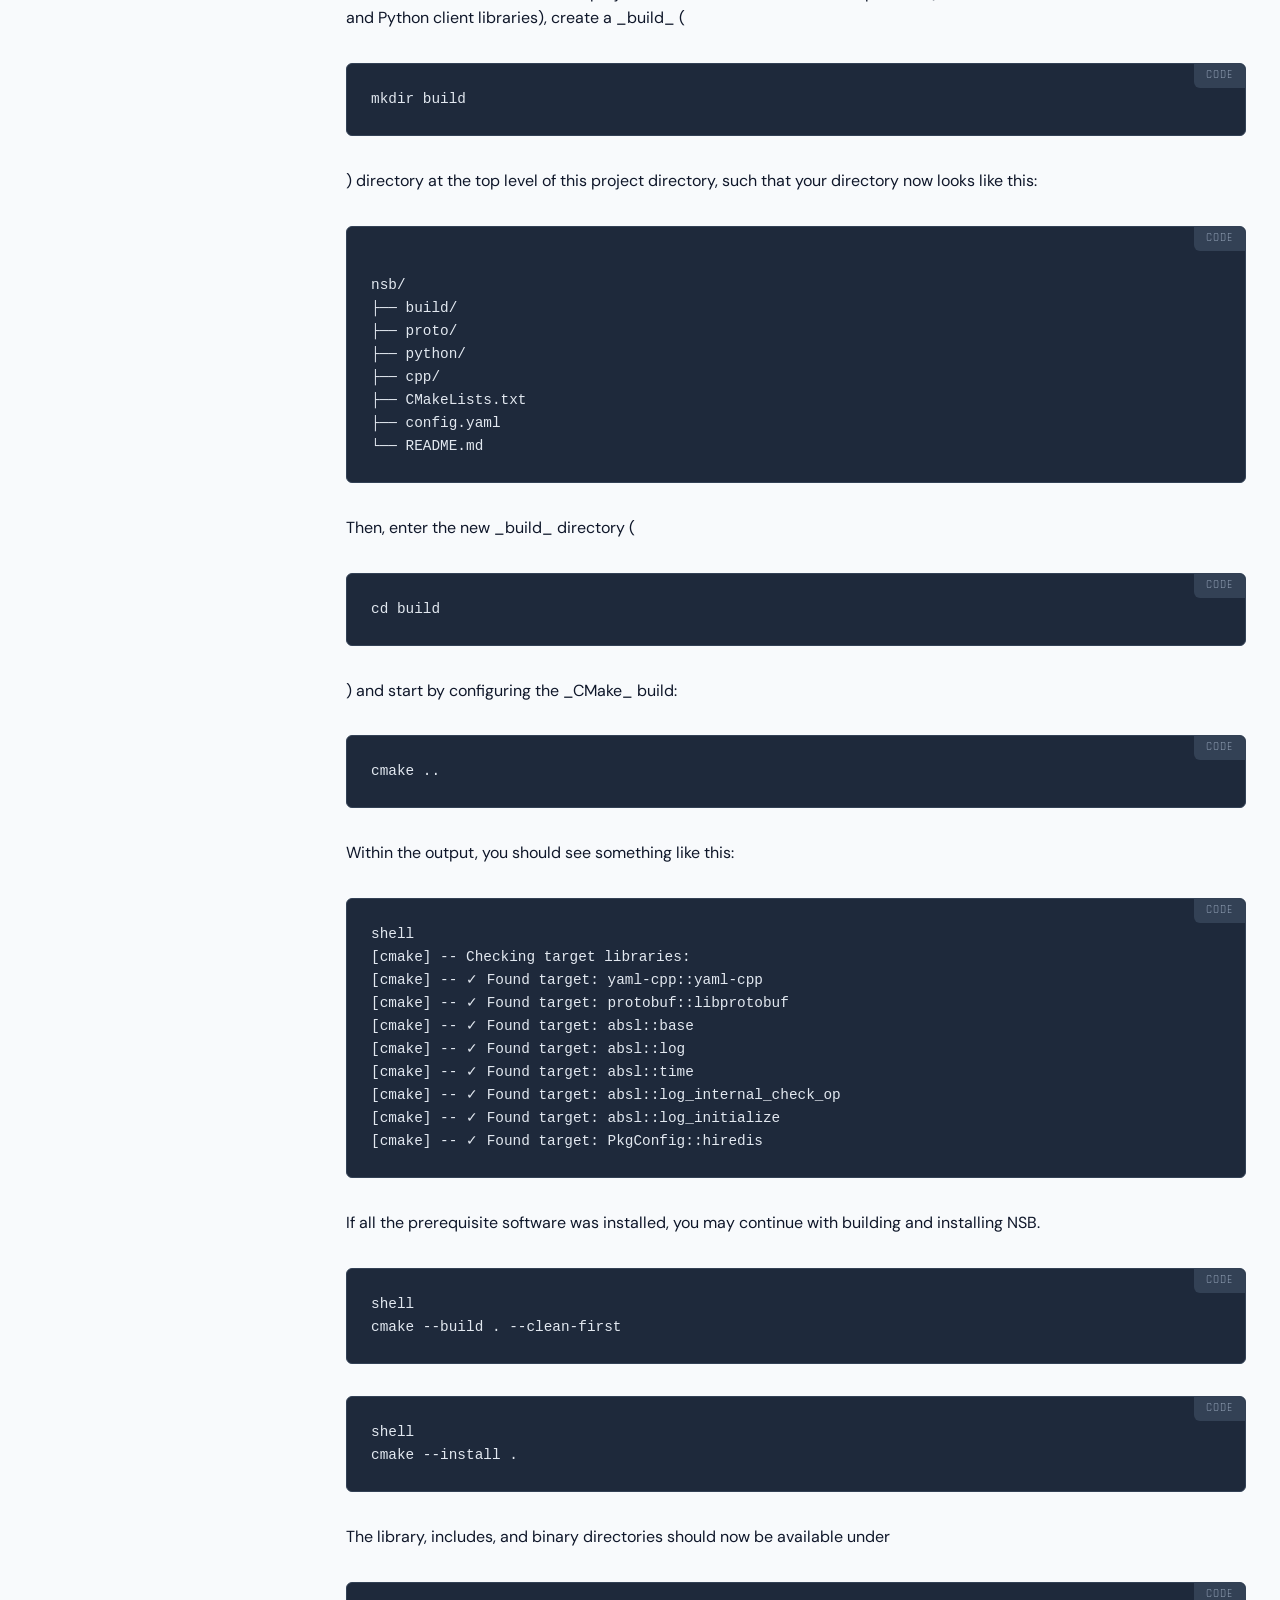
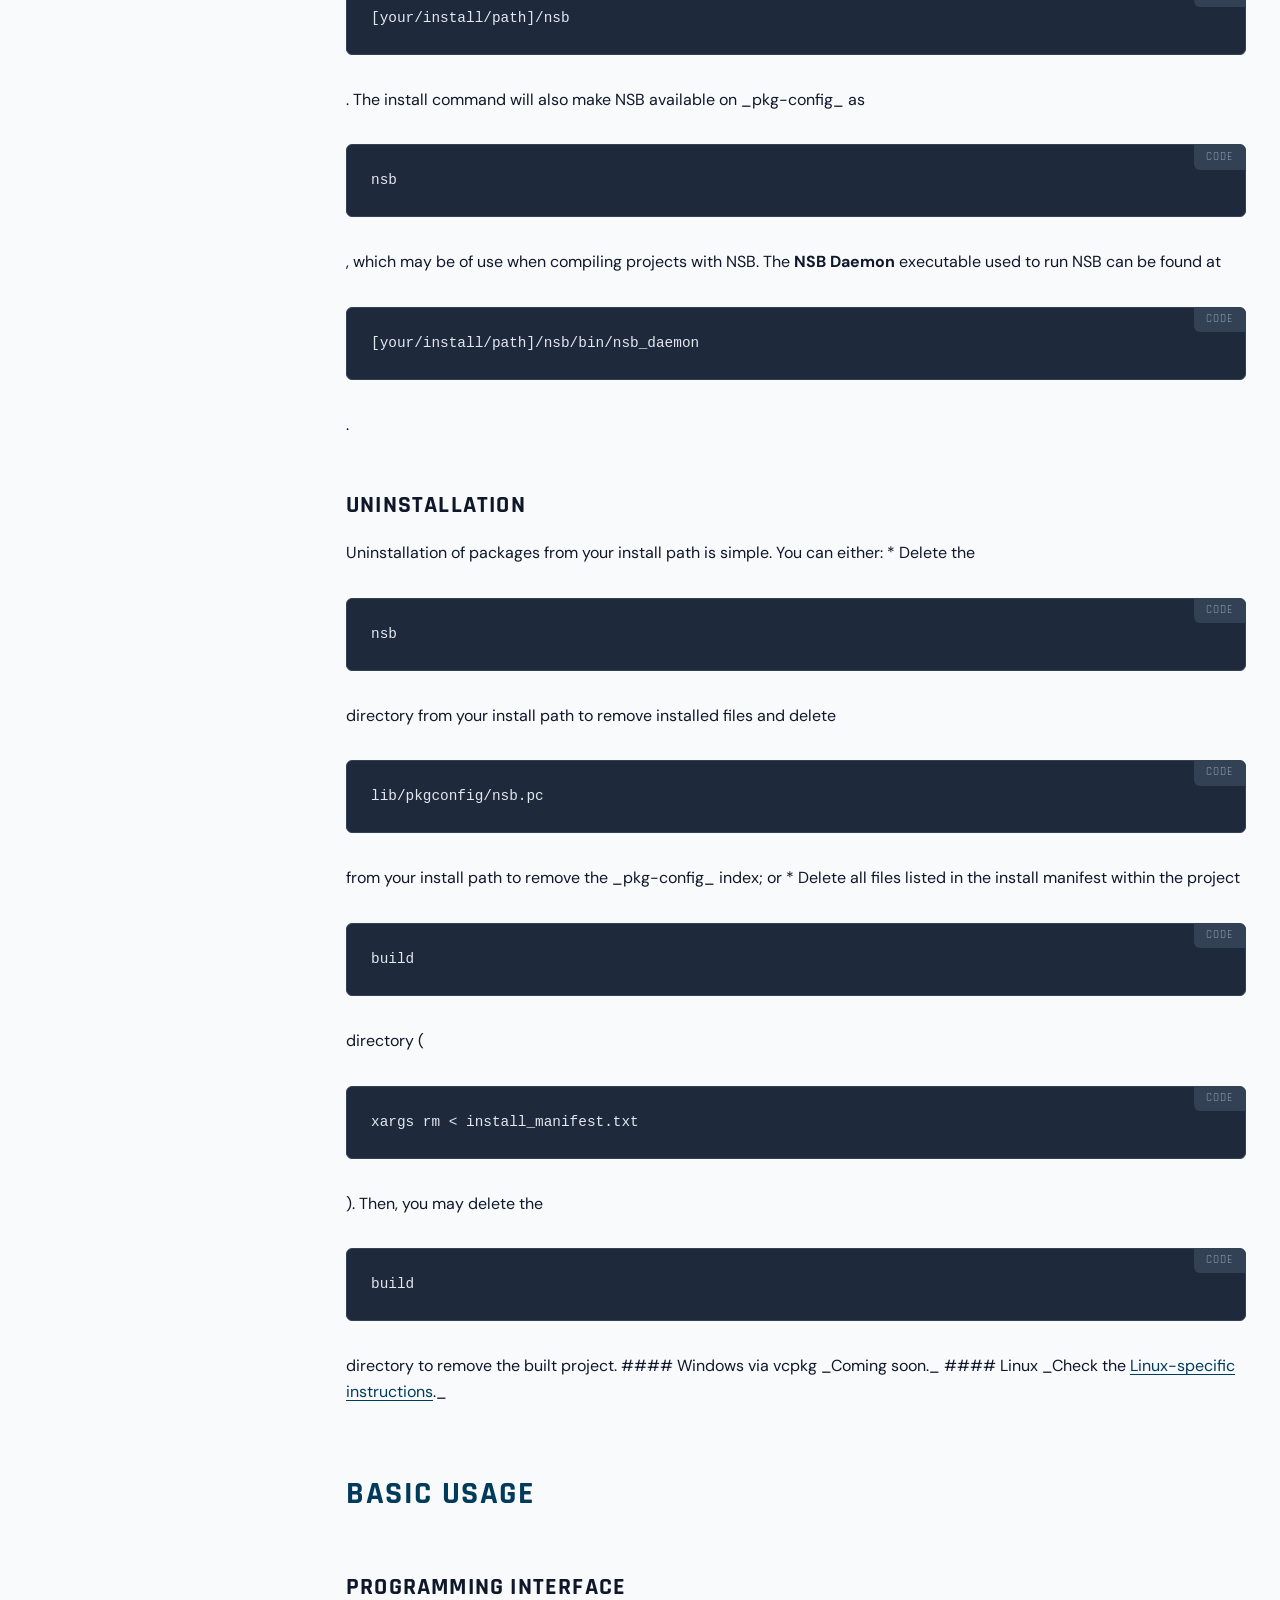
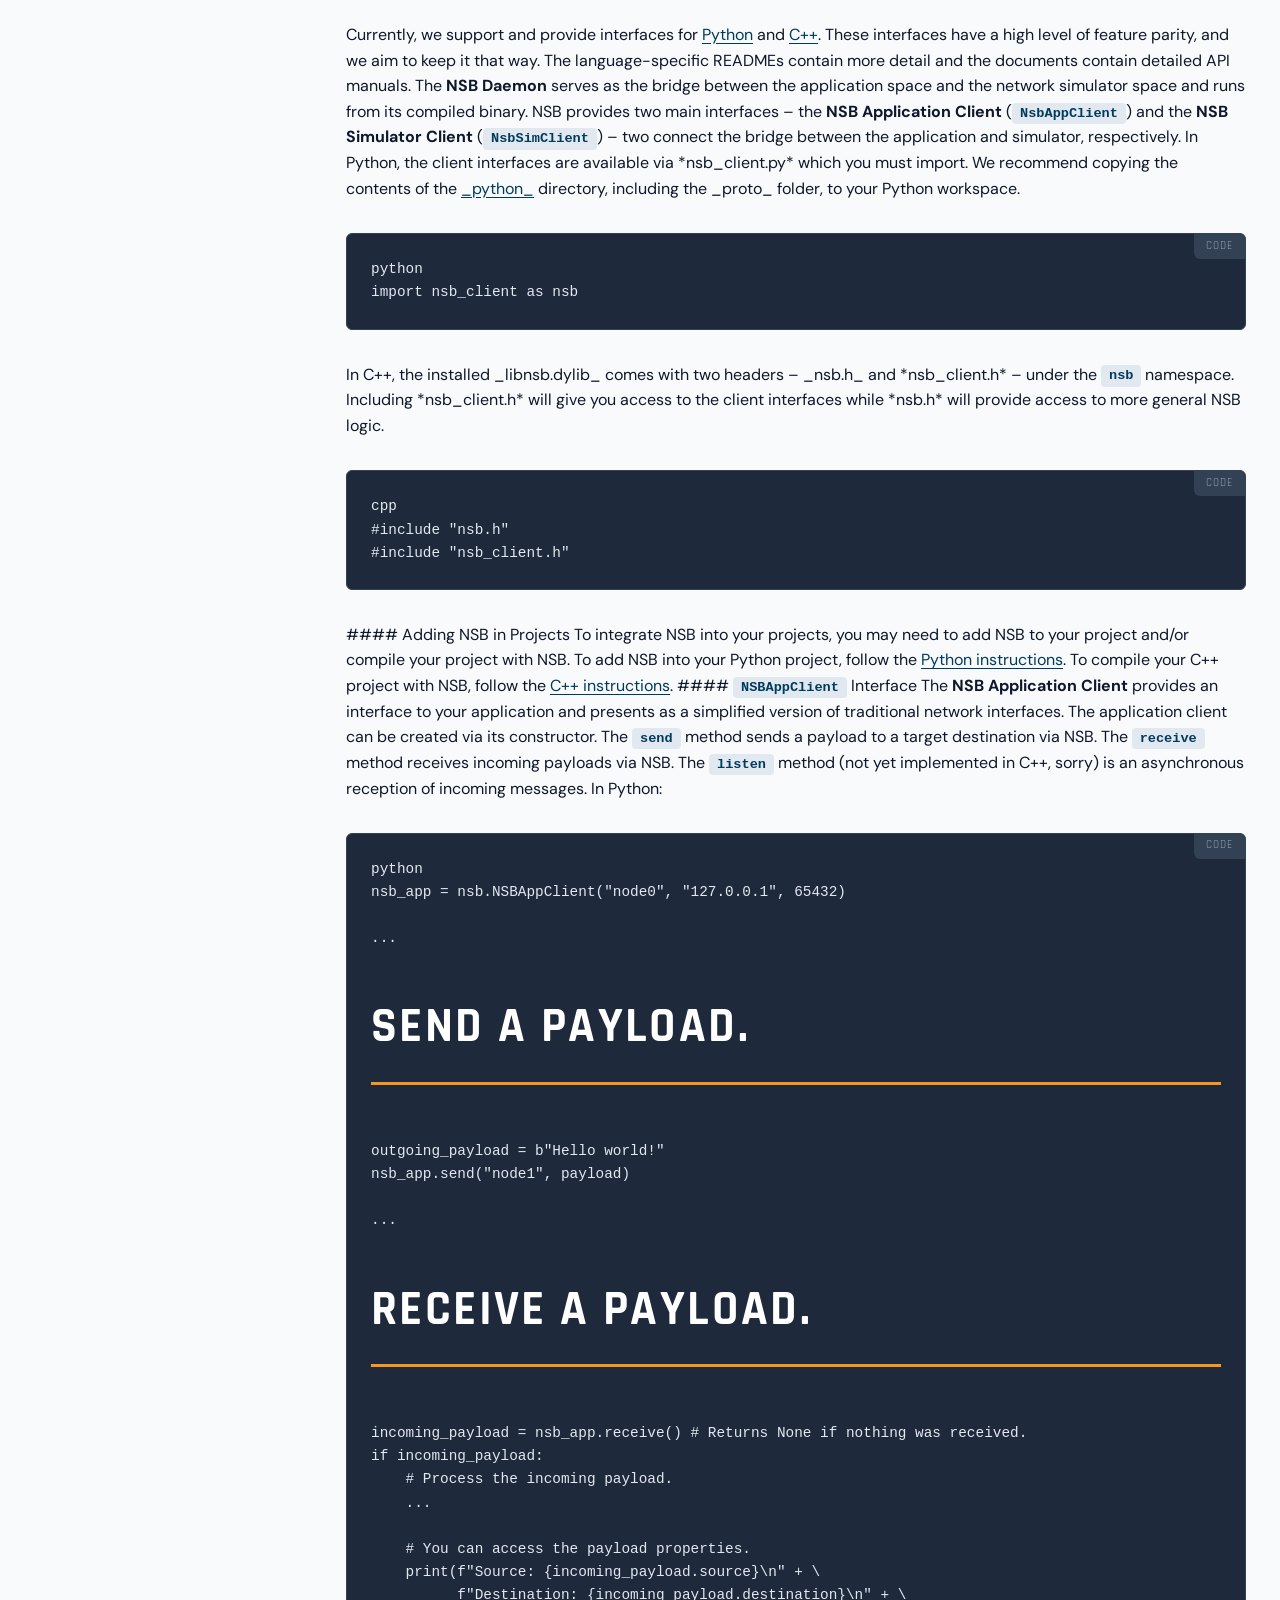
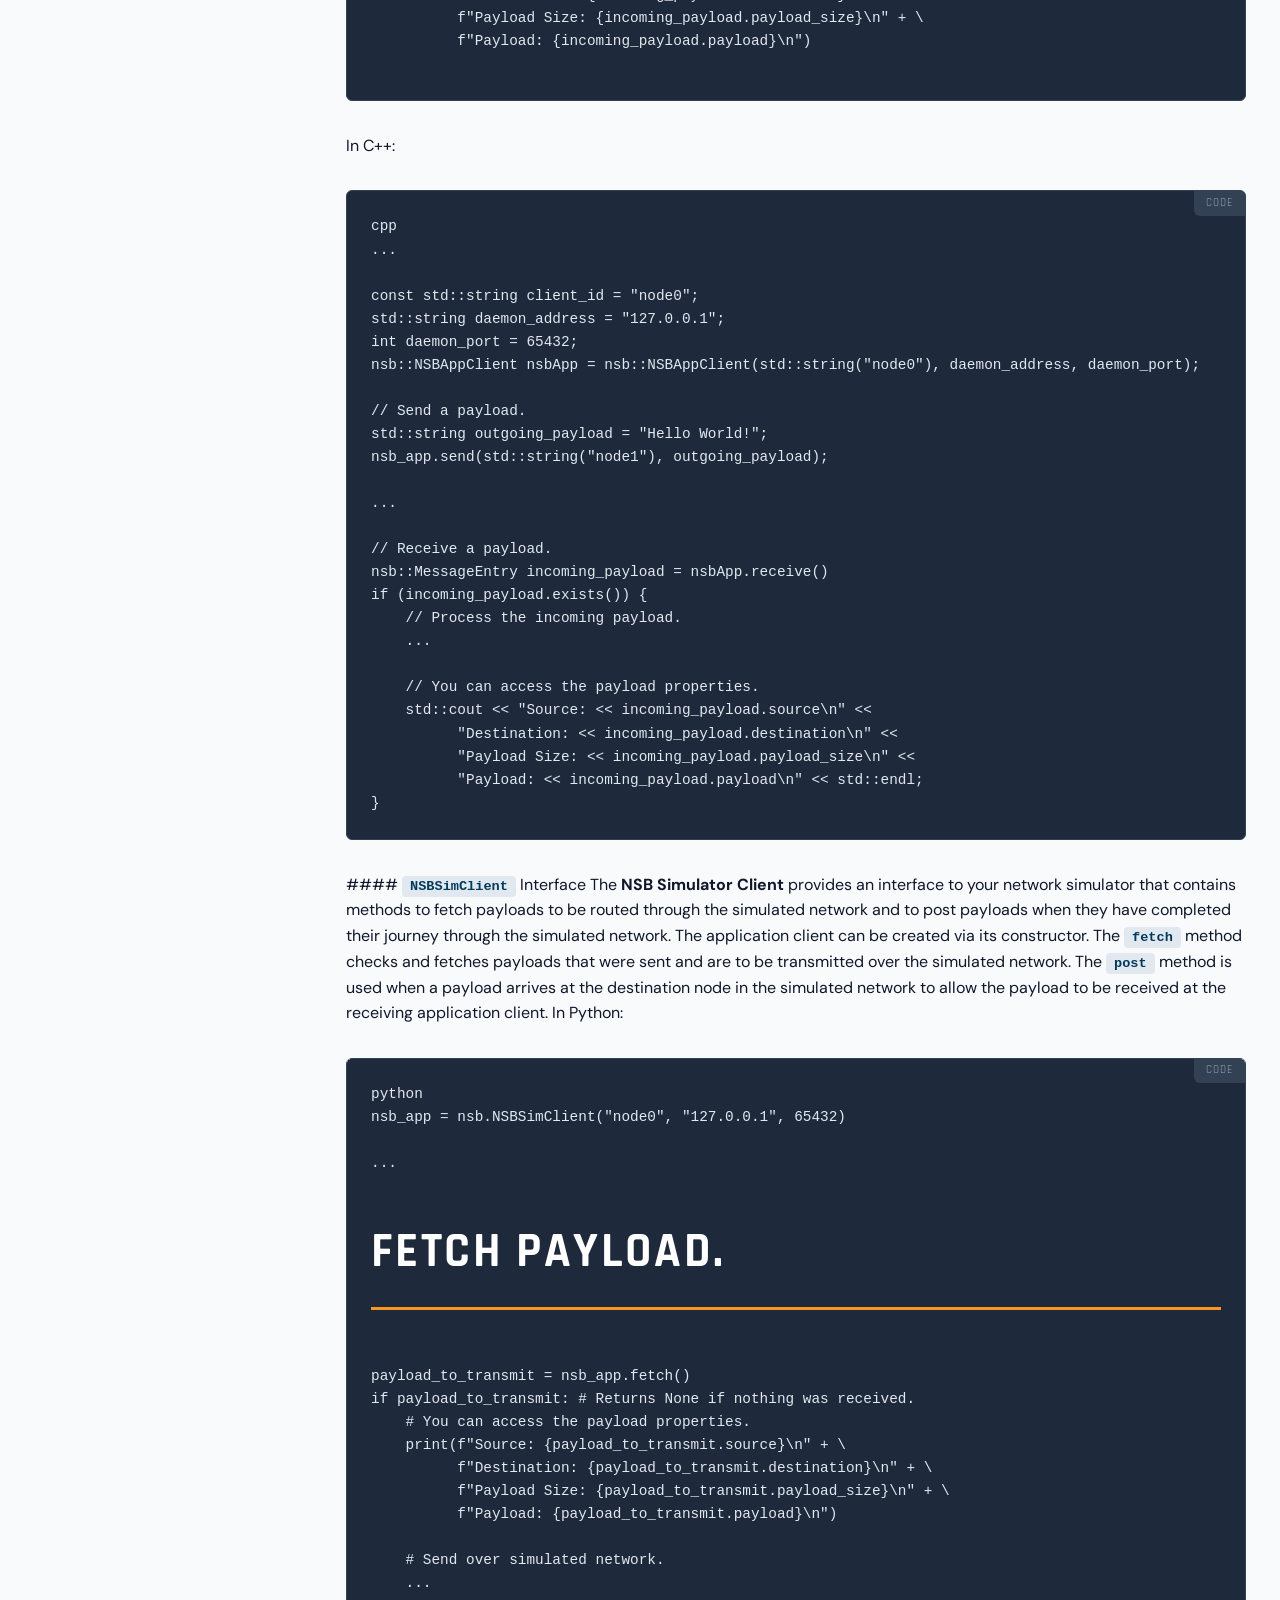
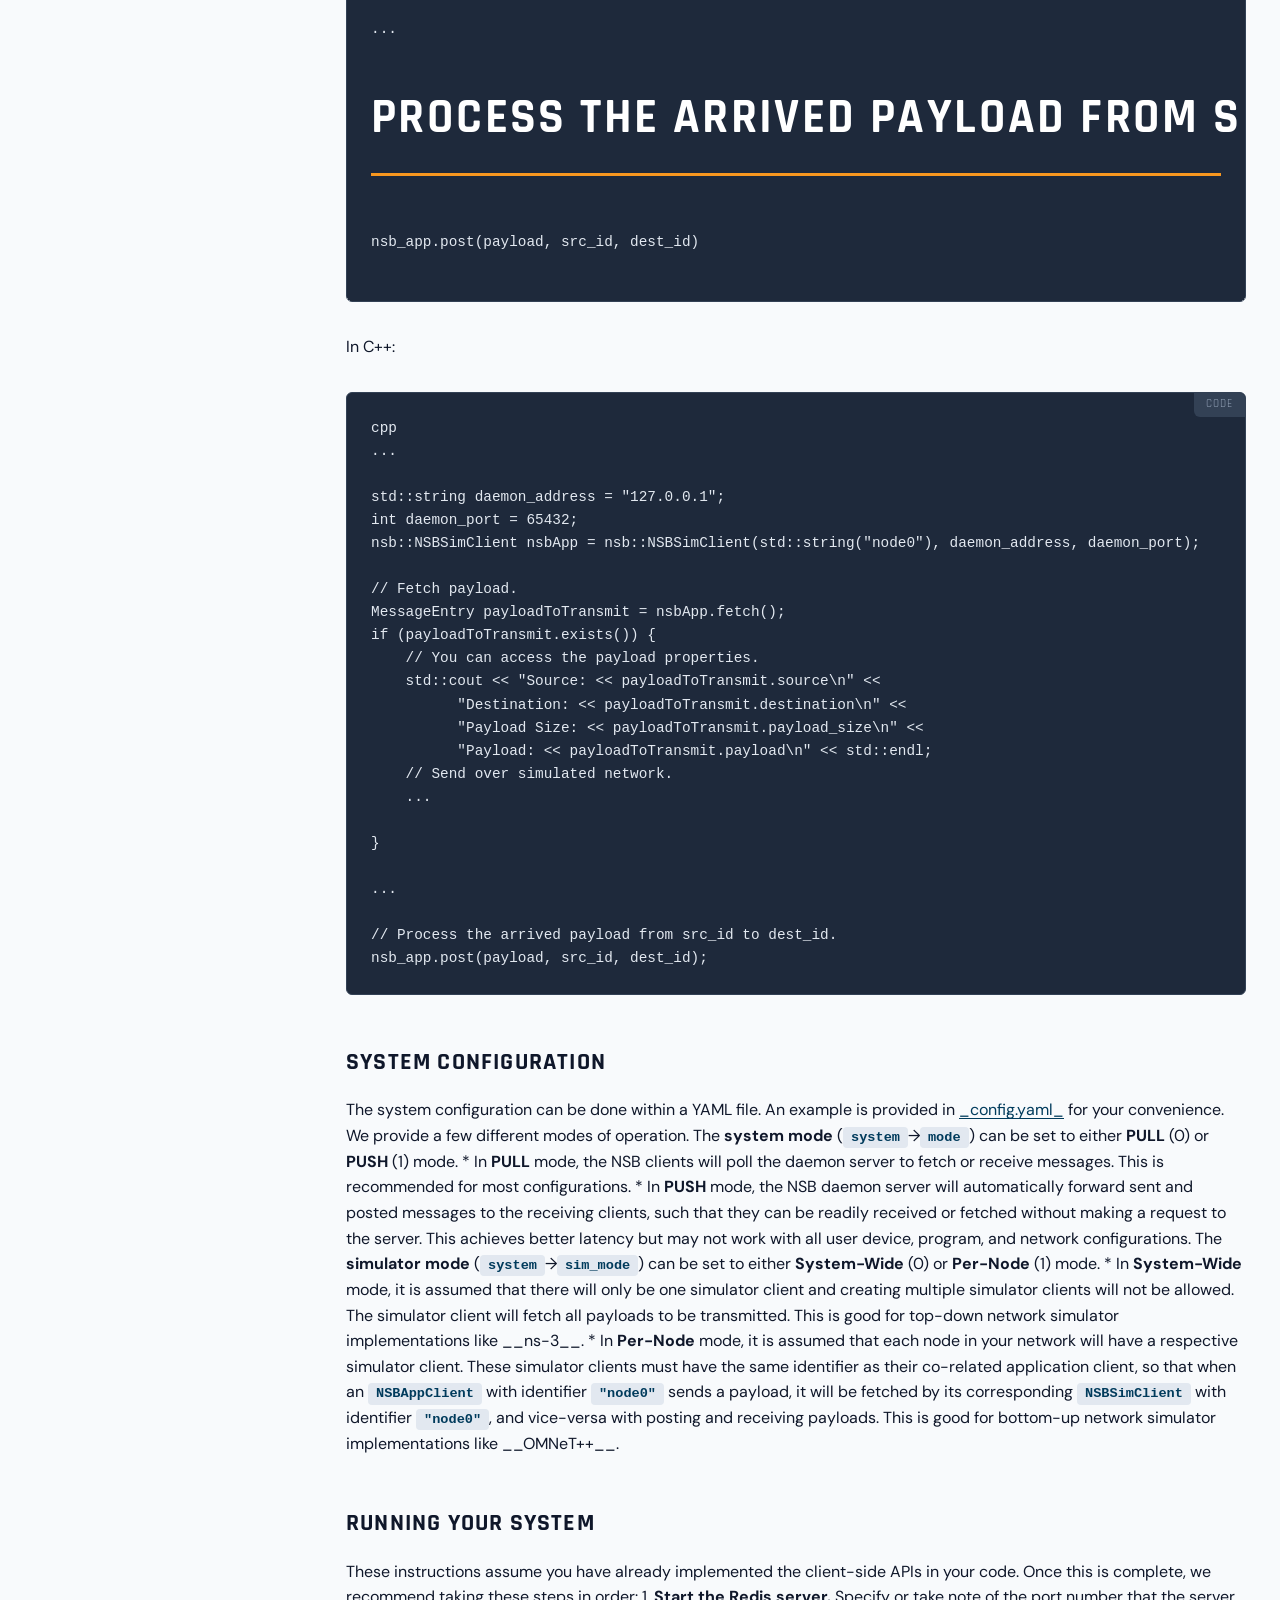
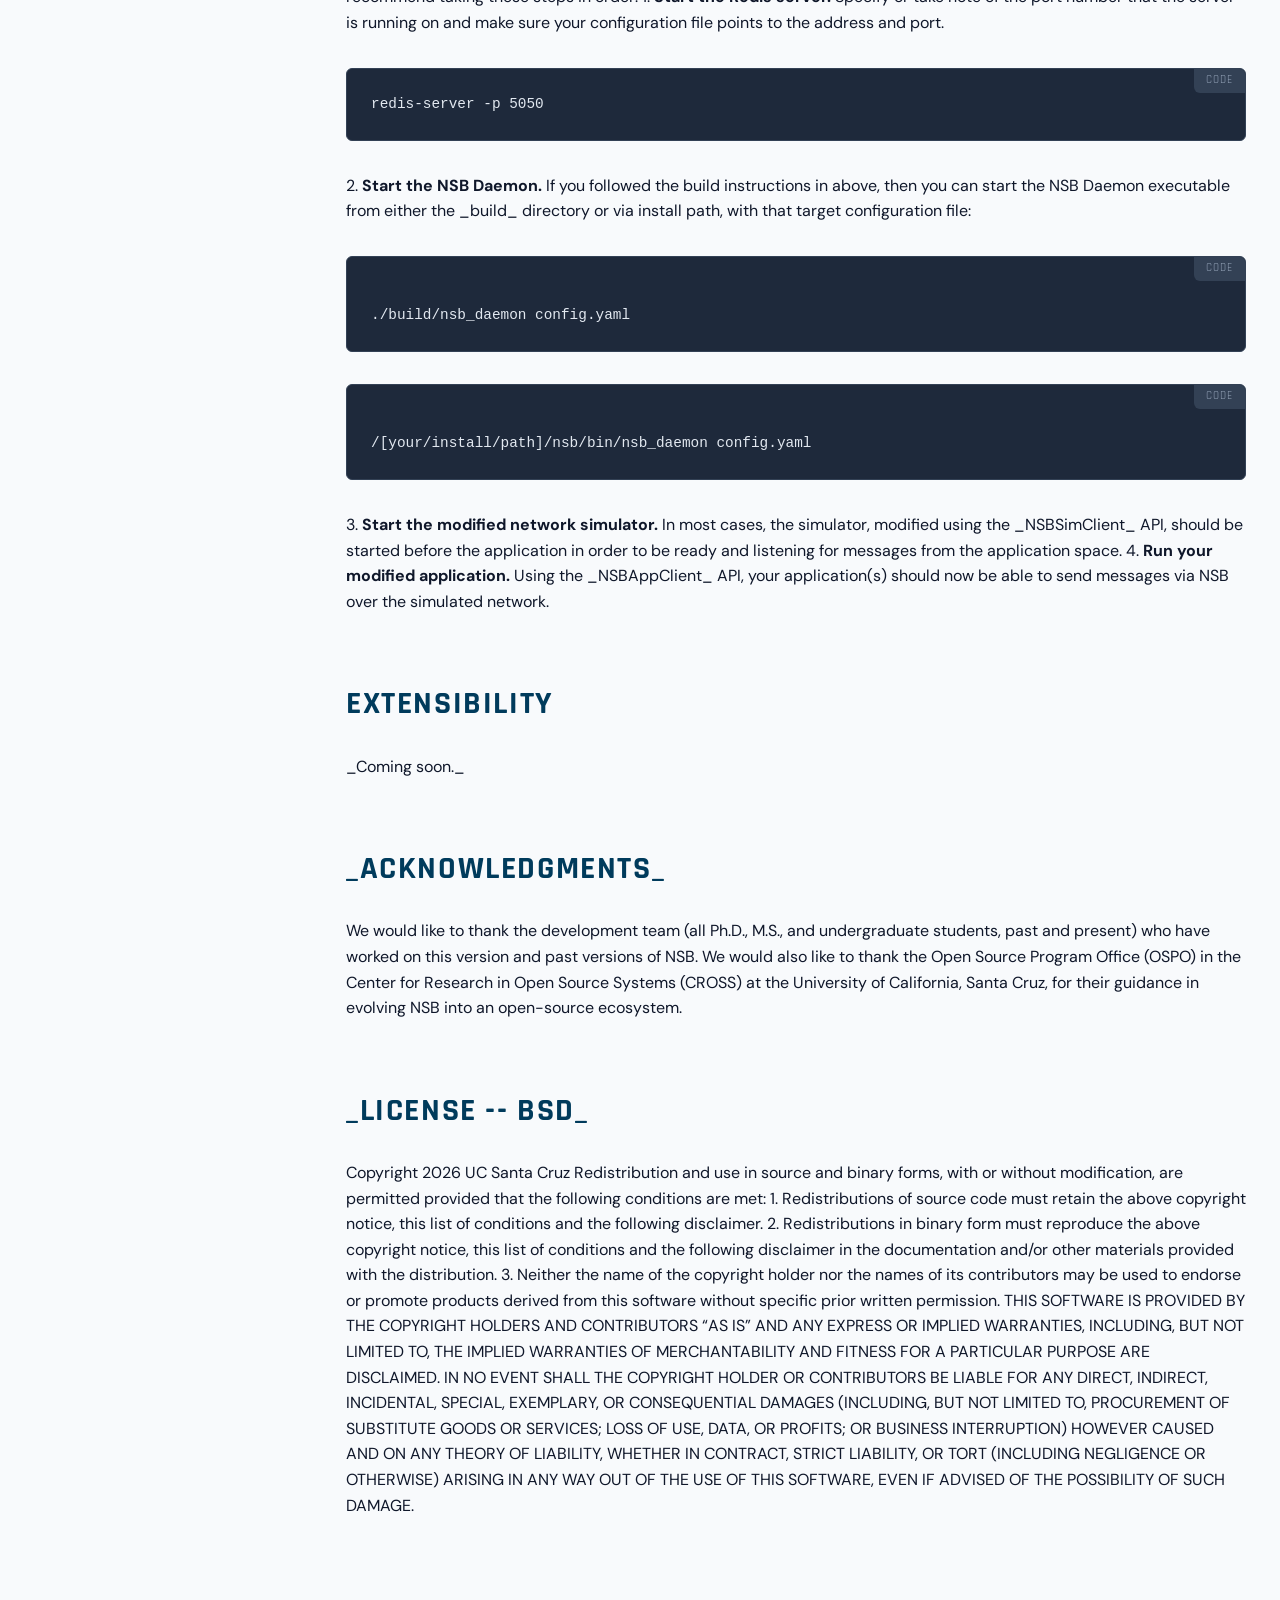
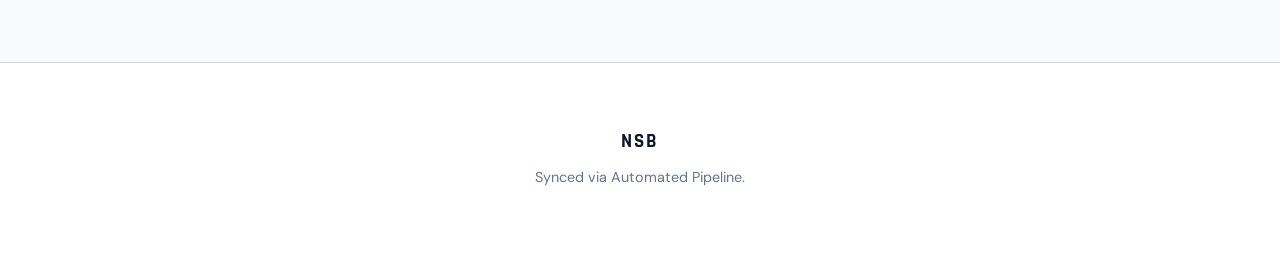
==== commit e7ae1a3d: "Change the Theme Signed-off-by: Ayush <bhandariayush935@gmail.com>" ====
--- a/nsb-prototype/docs.html
+++ b/nsb-prototype/docs.html
@@ -9,26 +9,57 @@
     <link rel="preconnect" href="https://fonts.gstatic.com" crossorigin>
     <link href="https://fonts.googleapis.com/css2?family=DM+Sans:opsz,wght@9..40,400;9..40,500;9..40,700&family=Rajdhani:wght@500;600;700&display=swap" rel="stylesheet">
     <style>
-        .docs-container { max-width: 900px; margin: 8rem auto 4rem; padding: 2rem; background: var(--bg-surface); border: 1px solid var(--border-dim); border-radius: 8px;}
-        .docs-container h1 { font-size: 3rem; margin-bottom: 2rem; border-bottom: 2px solid var(--neon-cyan); padding-bottom: 1rem; color: var(--text-main); }
-        .docs-container h2 { font-size: 2rem; margin-top: 3rem; margin-bottom: 1.5rem; color: var(--neon-purple); }
-        .docs-container h3 { font-size: 1.5rem; margin-top: 2rem; margin-bottom: 1rem; color: var(--text-main); }
-        .docs-container p { color: var(--text-muted); margin-bottom: 1.5rem; line-height: 1.8; }
-        .code-block { background: var(--bg-void); border: 1px solid var(--border-dim); padding: 1rem; border-radius: 6px; margin: 1.5rem 0; overflow-x: auto; }
-        .code-block code { color: #4ade80; font-family: monospace; font-size: 0.9rem; }
-        .inline-code { background: rgba(255,255,255,0.05); padding: 0.2rem 0.4rem; border-radius: 4px; color: var(--neon-cyan); font-family: monospace; font-size: 0.9rem;}
+        /* Docs Layout System - Design Tokens Usage */
+        .docs-layout { display: grid; grid-template-columns: 250px 1fr; gap: 4rem; max-width: 1400px; margin: 8rem auto 4rem; padding: 0 2rem; }
+        
+        /* Interactive ToC Sidebar */
+        .docs-sidebar { position: sticky; top: 100px; height: calc(100vh - 150px); overflow-y: auto; padding-right: 1rem; border-right: 1px solid var(--border-dim); }
+        .docs-toc h4 { font-family: var(--font-heading); color: var(--neon-cyan); text-transform: uppercase; letter-spacing: 1px; margin-bottom: 1.5rem; font-size: 1.2rem; }
+        .docs-toc ul { list-style: none; padding: 0; }
+        .docs-toc li { margin-bottom: 0.75rem; transition: transform 0.2s; }
+        .docs-toc li:hover { transform: translateX(5px); }
+        .docs-toc a { color: var(--text-muted); text-decoration: none; font-size: 0.9rem; transition: color 0.2s; }
+        .docs-toc a:focus-visible, .docs-toc a:hover { color: var(--neon-cyan); }
+        .toc-level-3 { padding-left: 1.5rem; border-left: 2px solid var(--border-dim); font-size: 0.85em; }
+        
+        /* Main Content Typography */
+        .docs-content { padding-bottom: 5rem; max-width: 900px; }
+        .docs-content h1 { font-size: 3rem; margin-bottom: 2rem; border-bottom: 3px solid var(--neon-purple); padding-bottom: 1rem; color: var(--text-main); }
+        .docs-content h2 { font-size: 2rem; margin-top: 4rem; margin-bottom: 1.5rem; color: var(--neon-cyan); position: relative; }
+        .docs-content h3 { font-size: 1.5rem; margin-top: 3rem; margin-bottom: 1rem; color: var(--text-main); }
+        .docs-content p, .docs-content ul, .docs-content ol { color: var(--text-muted); margin-bottom: 1.5rem; line-height: 1.8; }
+        .docs-content ul { padding-left: 1.5rem; color: var(--text-muted); }
+        .docs-content li { margin-bottom: 0.5rem; }
+        
+        /* Code Visuals - Dark block on light page for max contrast */
+        .code-block { background: #1e293b; border: 1px solid #334155; padding: 1.5rem; border-radius: 6px; margin: 2rem 0; overflow-x: auto; position: relative; }
+        .code-block::before { content: "CODE"; position: absolute; top: 0; right: 0; background: #334155; color: #94a3b8; padding: 0.2rem 0.75rem; font-size: 0.7rem; font-family: var(--font-heading); border-bottom-left-radius: 6px; letter-spacing: 1px; }
+        .code-block code { color: #e2e8f0; font-family: 'Courier New', Courier, monospace; font-size: 0.9rem; line-height: 1.6; }
+        .code-block h1, .code-block h2, .code-block h3 { color: #ffffff; margin-top: 1rem; border-color: rgba(255,255,255,0.1); }
+        .code-block h1 { border-bottom: 3px solid var(--neon-purple); }
+        
+        .inline-code { background: #e2e8f0; padding: 0.2rem 0.5rem; border-radius: 4px; color: var(--neon-cyan); font-family: 'Courier New', Courier, monospace; font-size: 0.85rem; font-weight: 600; }
+
+        
+        /* Links in docs */
+        .docs-content a.link-cyan { color: var(--neon-cyan); text-decoration: underline; text-underline-offset: 3px; }
+        .docs-content a.link-cyan:hover { color: var(--neon-purple); }
+
+        /* Accessibility */
+        @media (max-width: 1024px) {
+            .docs-layout { grid-template-columns: 1fr; }
+            .docs-sidebar { position: static; height: auto; border-right: none; border-bottom: 1px solid var(--border-dim); padding-bottom: 2rem; margin-bottom: 2rem; }
+        }
     </style>
 </head>
 <body>
-    <div class="noise-overlay"></div>
-    <div class="cyber-grid"></div>
 
     <header class="navbar">
         <div class="nav-content">
             <div class="brand">
-                <a href="index.html" style="text-decoration:none;"><div class="brand-glitch" data-text="NSB">NSB</div></a>
+                <a href="index.html" style="text-decoration:none;"><div class="brand-glitch" aria-hidden="true">NSB</div></a>
             </div>
-            <nav class="links">
+            <nav class="links" aria-label="Documentation Navigation">
                 <a href="index.html">Home</a>
                 <a href="#" class="btn-outline">Documentation</a>
             </nav>
@@ -36,8 +67,12 @@
     </header>
 
     <main>
-        <div class="docs-container">
-            <h1><strong>nsb</strong> – the network simulation bridge</h1>
+        <div class="docs-layout">
+            <aside class="docs-sidebar">
+                <nav class="docs-toc"><h4>On This Page</h4><ul><li class="toc-level-2"><a href="#contact-collaborate">Contact & Collaborate</a></li><li class="toc-level-2"><a href="#installation">Installation</a></li><li class="toc-level-3"><a href="#prerequisites">Prerequisites</a></li><li class="toc-level-3"><a href="#build">Build</a></li><li class="toc-level-3"><a href="#uninstallation">Uninstallation</a></li><li class="toc-level-2"><a href="#basic-usage">Basic Usage</a></li><li class="toc-level-3"><a href="#programming-interface">Programming Interface</a></li><li class="toc-level-3"><a href="#system-configuration">System Configuration</a></li><li class="toc-level-3"><a href="#running-your-system">Running Your System</a></li><li class="toc-level-2"><a href="#extensibility">Extensibility</a></li><li class="toc-level-2"><a href="#-acknowledgments-">_Acknowledgments_</a></li><li class="toc-level-2"><a href="#-license-bsd-">_License -- BSD_</a></li></ul></nav>
+            </aside>
+            <div class="docs-content">
+                <h1 id="-nsb-the-network-simulation-bridge"><strong>nsb</strong> – the network simulation bridge</h1>
 
 <table border="0">
   <tr>
@@ -61,19 +96,19 @@
   </tr>
 </table>
 
-<h2>Contact & Collaborate</h2>
-
-NSB was first created to address real research needs at the <a href="https://inrg.engineering.ucsc.edu/" class="link-cyan">Inter-Networking Research Group</a> at the University of California, Santa Cruz. The first <a href="https://dl.acm.org/doi/abs/10.1145/3616391.3622771" class="link-cyan">proofs-of-concept</a> that leveraged NSB included decentralized federated learning and autonomous vehicle platooning. While core development is active as of February 2026, we invite collaborators and users to help us in that process and to develop domain-specific and/or usage-specific solutions.
-
-<a href="mailto:hkuttive@ucsc.edu" class="link-cyan">✉️ _<strong>Contact us via email!</strong>_</a> We look forward to helping you, hearing your feedback, or collaborating with you to make your network co-simulation successful.
+<h2 id="contact-collaborate">Contact & Collaborate</h2>
+
+NSB was first created to address real research needs at the <a href="https://inrg.engineering.ucsc.edu/" class="link-cyan" target="_blank">Inter-Networking Research Group</a> at the University of California, Santa Cruz. The first <a href="https://dl.acm.org/doi/abs/10.1145/3616391.3622771" class="link-cyan" target="_blank">proofs-of-concept</a> that leveraged NSB included decentralized federated learning and autonomous vehicle platooning. While core development is active as of February 2026, we invite collaborators and users to help us in that process and to develop domain-specific and/or usage-specific solutions.
+
+<a href="mailto:hkuttive@ucsc.edu" class="link-cyan" target="_blank">✉️ _<strong>Contact us via email!</strong>_</a> We look forward to helping you, hearing your feedback, or collaborating with you to make your network co-simulation successful.
 
 <strong>Interested in using NSB to model your connected systems? Looking for features not currently implemented?</strong> NSB was made to be extensible, but to identify what features we extend NSB with, we need to have motivating use cases. We'd love to work with new users/contributors to build simulation solutions together.
 
 <strong>Working specifically on autonomous vehicles system modeling?</strong> This project was co-created in part to model the network behind vehicle-to-vehicle (V2V) networking for autonomous vehicles (AVs). We are currently searching for users/collaborators to let us know what they'd like to see in terms of more support for AV applications and V2V and V2X network simulations.
 
-<h2>Installation</h2>
-
-<h3>Prerequisites</h3>
+<h2 id="installation">Installation</h2>
+
+<h3 id="prerequisites">Prerequisites</h3>
 
 The following software packages are required to be installed:
 * <strong>CMake</strong>, used to configure and build the project
@@ -85,8 +120,8 @@
 * <strong>hiredis</strong>, to connect to the Redis server
 
 Python API support involves additional package installation through its
-<a href="python/requirements.txt" class="link-cyan">_requirements.txt_</a> file and is detailed in the 
-<a href="python/README.md" class="link-cyan">Python README</a>.
+<a href="python/requirements.txt" class="link-cyan" target="_blank">_requirements.txt_</a> file and is detailed in the 
+<a href="python/README.md" class="link-cyan" target="_blank">Python README</a>.
 
 Platform-specific package install commands are provided below. Also, note that
 previous installations of tools like _gRPC_ that include _protobuf_ may result
@@ -99,7 +134,7 @@
 
 
 
-<h3>Build</h3>
+<h3 id="build">Build</h3>
 __Cmake__ is used to build this project. In order to build the NSB components
 (the NSB Daemon executable and the C++ and Python client libraries), create a 
 _build_ (<div class="code-block"><pre><code>mkdir build</code></pre></div>) directory at the top level of this project 
@@ -146,7 +181,7 @@
 NSB. The <strong>NSB Daemon</strong> executable used to run NSB can be found at 
 <div class="code-block"><pre><code>[your/install/path]/nsb/bin/nsb_daemon</code></pre></div>.
 
-<h3>Uninstallation</h3>
+<h3 id="uninstallation">Uninstallation</h3>
 
 Uninstallation of packages from your install path is simple. You can either:
 * Delete the <div class="code-block"><pre><code>nsb</code></pre></div> directory from your install path to remove installed files
@@ -162,14 +197,14 @@
 
 #### Linux
 
-_Check the <a href="linux-setup-guide.md" class="link-cyan">Linux-specific instructions</a>._
-
-<h2>Basic Usage</h2>
-
-<h3>Programming Interface</h3>
-
-Currently, we support and provide interfaces for <a href="python/README.md" class="link-cyan">Python</a> and 
-<a href="cpp/README.md" class="link-cyan">C++</a>. These interfaces have a high level of feature parity, and
+_Check the <a href="linux-setup-guide.md" class="link-cyan" target="_blank">Linux-specific instructions</a>._
+
+<h2 id="basic-usage">Basic Usage</h2>
+
+<h3 id="programming-interface">Programming Interface</h3>
+
+Currently, we support and provide interfaces for <a href="python/README.md" class="link-cyan" target="_blank">Python</a> and 
+<a href="cpp/README.md" class="link-cyan" target="_blank">C++</a>. These interfaces have a high level of feature parity, and
 we aim to keep it that way. The language-specific READMEs contain more detail 
 and the documents contain detailed API manuals.
 
@@ -180,7 +215,7 @@
 the application and simulator, respectively.
 
 In Python, the client interfaces are available via *nsb_client.py* which you 
-must import. We recommend copying the contents of the <a href="python/" class="link-cyan">_python_</a> 
+must import. We recommend copying the contents of the <a href="python/" class="link-cyan" target="_blank">_python_</a> 
 directory, including the _proto_ folder, to your Python workspace.
 <div class="code-block"><pre><code>python
 import nsb_client as nsb
@@ -198,8 +233,8 @@
 
 To integrate NSB into your projects, you may need to add NSB to your project 
 and/or compile your project with NSB. To add NSB into your Python project, 
-follow the <a href="python/README.md" class="link-cyan">Python instructions</a>. To compile your C++ project
-with NSB, follow the <a href="cpp/README.md" class="link-cyan">C++ instructions</a>.
+follow the <a href="python/README.md" class="link-cyan" target="_blank">Python instructions</a>. To compile your C++ project
+with NSB, follow the <a href="cpp/README.md" class="link-cyan" target="_blank">C++ instructions</a>.
 
 #### <code class="inline-code">NSBAppClient</code> Interface
 
@@ -216,13 +251,13 @@
 
 ...
 
-<h1>Send a payload.</h1>
+<h1 id="send-a-payload-">Send a payload.</h1>
 outgoing_payload = b"Hello world!"
 nsb_app.send("node1", payload)
 
 ...
 
-<h1>Receive a payload.</h1>
+<h1 id="receive-a-payload-">Receive a payload.</h1>
 incoming_payload = nsb_app.receive() # Returns None if nothing was received.
 if incoming_payload:
     # Process the incoming payload.
@@ -281,7 +316,7 @@
 
 ...
 
-<h1>Fetch payload.</h1>
+<h1 id="fetch-payload-">Fetch payload.</h1>
 payload_to_transmit = nsb_app.fetch()
 if payload_to_transmit: # Returns None if nothing was received.
     # You can access the payload properties.
@@ -295,7 +330,7 @@
 
 ...
 
-<h1>Process the arrived payload from src_id to dest_id.</h1>
+<h1 id="process-the-arrived-payload-from-src-id-to-dest-id-">Process the arrived payload from src_id to dest_id.</h1>
 nsb_app.post(payload, src_id, dest_id)
 
 </code></pre></div>
@@ -326,13 +361,13 @@
 nsb_app.post(payload, src_id, dest_id);
 </code></pre></div>
 
-<h3>System Configuration</h3>
+<h3 id="system-configuration">System Configuration</h3>
 
 The system configuration can be done within a YAML file. An example is provided 
-in <a href="config.yaml" class="link-cyan">_config.yaml_</a> for your convenience. We provide a few different
+in <a href="config.yaml" class="link-cyan" target="_blank">_config.yaml_</a> for your convenience. We provide a few different
 modes of operation.
 
-The <strong>system mode** (<code class="inline-code">system</code>→<code class="inline-code">mode</code>) can be set to either **PULL</strong> (0) or 
+The <strong>system mode</strong> (<code class="inline-code">system</code>→<code class="inline-code">mode</code>) can be set to either <strong>PULL</strong> (0) or 
 <strong>PUSH</strong> (1) mode.
 * In <strong>PULL</strong> mode, the NSB clients will poll the daemon server to fetch or 
 receive messages. This is recommended for most configurations.
@@ -342,7 +377,7 @@
 but may not work with all user device, program, and network configurations.
 
 The <strong>simulator mode</strong> (<code class="inline-code">system</code>→<code class="inline-code">sim_mode</code>) can be set to either
-<strong>System-Wide** (0) or **Per-Node</strong> (1) mode.
+<strong>System-Wide</strong> (0) or <strong>Per-Node</strong> (1) mode.
 * In <strong>System-Wide</strong> mode, it is assumed that there will only be one simulator 
 client and creating multiple simulator clients will not be allowed. The 
 simulator client will fetch all payloads to be transmitted. This is good for 
@@ -355,7 +390,7 @@
 posting and receiving payloads. This is good for bottom-up network simulator 
 implementations like __OMNeT++__.
 
-<h3>Running Your System</h3>
+<h3 id="running-your-system">Running Your System</h3>
 
 These instructions assume you have already implemented the client-side APIs in
 your code. Once this is complete, we recommend taking these steps in order:
@@ -383,10 +418,10 @@
 application(s) should now be able to send messages via NSB over the simulated 
 network.
 
-<h2>Extensibility</h2>
+<h2 id="extensibility">Extensibility</h2>
 _Coming soon._
 
-<h2>_Acknowledgments_</h2>
+<h2 id="-acknowledgments-">_Acknowledgments_</h2>
 
 We would like to thank the development team (all Ph.D., M.S., and undergraduate 
 students, past and present) who have worked on this version and past versions of
@@ -395,7 +430,7 @@
 California, Santa Cruz, for their guidance in evolving NSB into an open-source
 ecosystem.
 
-<h2>_License -- BSD_</h2>
+<h2 id="-license-bsd-">_License -- BSD_</h2>
 Copyright 2026 UC Santa Cruz
 
 Redistribution and use in source and binary forms, with or without modification, are permitted provided that the following conditions are met:
@@ -408,16 +443,13 @@
 
 THIS SOFTWARE IS PROVIDED BY THE COPYRIGHT HOLDERS AND CONTRIBUTORS “AS IS” AND ANY EXPRESS OR IMPLIED WARRANTIES, INCLUDING, BUT NOT LIMITED TO, THE IMPLIED WARRANTIES OF MERCHANTABILITY AND FITNESS FOR A PARTICULAR PURPOSE ARE DISCLAIMED. IN NO EVENT SHALL THE COPYRIGHT HOLDER OR CONTRIBUTORS BE LIABLE FOR ANY DIRECT, INDIRECT, INCIDENTAL, SPECIAL, EXEMPLARY, OR CONSEQUENTIAL DAMAGES (INCLUDING, BUT NOT LIMITED TO, PROCUREMENT OF SUBSTITUTE GOODS OR SERVICES; LOSS OF USE, DATA, OR PROFITS; OR BUSINESS INTERRUPTION) HOWEVER CAUSED AND ON ANY THEORY OF LIABILITY, WHETHER IN CONTRACT, STRICT LIABILITY, OR TORT (INCLUDING NEGLIGENCE OR OTHERWISE) ARISING IN ANY WAY OUT OF THE USE OF THIS SOFTWARE, EVEN IF ADVISED OF THE POSSIBILITY OF SUCH DAMAGE.
 
+            </div>
         </div>
     </main>
 
     <footer>
-        <div class="footer-grid">
-            <div class="brand-col">
-                <div class="brand-glitch small">NSB</div>
-                <p class="muted">Synced via Automated Pipeline.</p>
-            </div>
-        </div>
+        <div class="brand-glitch small" aria-hidden="true">NSB</div>
+        <p class="muted">Synced via Automated Pipeline.</p>
     </footer>
 </body>
 </html>
--- a/nsb-prototype/style.css
+++ b/nsb-prototype/style.css
@@ -1,19 +1,44 @@
-/* BASE VARIABLES */
 :root {
-    --bg-void: #030508;
-    --bg-surface: #0a0d14;
-    --border-dim: #1d2331;
-    --text-main: #e2e8f0;
+    --bg-void: #f8fafc;
+    --bg-surface: #ffffff;
+    --border-dim: #cbd5e1;
+    --text-main: #0f172a;
     --text-muted: #64748b;
-    
-    --neon-cyan: #00f0ff;
-    --neon-cyan-dim: rgba(0, 240, 255, 0.2);
-    
-    --neon-purple: #bd00ff;
-    --neon-purple-dim: rgba(189, 0, 255, 0.2);
+
+    --neon-cyan: #003B5C;
+    --neon-cyan-dim: rgba(0, 59, 92, 0.1);
+
+    --neon-purple: #F8971F;
+    --neon-purple-dim: rgba(248, 151, 31, 0.1);
 
     --font-heading: 'Rajdhani', sans-serif;
     --font-body: 'DM Sans', sans-serif;
+}
+
+/* ACCESSIBILITY & PREFERS REDUCED MOTION */
+*:focus-visible {
+    outline: 2px solid var(--neon-cyan);
+    outline-offset: 2px;
+    border-radius: 2px;
+    z-index: 100;
+    position: relative;
+}
+
+@media (prefers-reduced-motion: reduce) {
+    * {
+        animation-duration: 0.01ms !important;
+        animation-iteration-count: 1 !important;
+        transition-duration: 0.01ms !important;
+        scroll-behavior: auto !important;
+    }
+
+    .packet {
+        display: none;
+    }
+
+    .card-glow {
+        display: none;
+    }
 }
 
 * {
@@ -30,47 +55,36 @@
     line-height: 1.6;
 }
 
-/* NOISE TEXTURE & GRID */
-.noise-overlay {
-    position: fixed;
-    top: 0; left: 0; width: 100vw; height: 100vh;
-    pointer-events: none;
-    z-index: 50;
-    opacity: 0.04;
-    background: url('data:image/svg+xml,%3Csvg viewBox="0 0 200 200" xmlns="http://www.w3.org/2000/svg"%3E%3Cfilter id="noiseFilter"%3E%3CfeTurbulence type="fractalNoise" baseFrequency="0.65" numOctaves="3" stitchTiles="stitch"/%3E%3C/filter%3E%3Crect width="100%25" height="100%25" filter="url(%23noiseFilter)"/%3E%3C/svg%3E');
-}
-
-.cyber-grid {
-    position: fixed;
-    top: 0; left: 0; width: 100vw; height: 100vh;
-    pointer-events: none;
-    z-index: -1;
-    background-size: 50px 50px;
-    background-image: 
-        linear-gradient(to right, rgba(29, 35, 49, 0.15) 1px, transparent 1px),
-        linear-gradient(to bottom, rgba(29, 35, 49, 0.15) 1px, transparent 1px);
-    mask-image: radial-gradient(circle at center, black, transparent 80%);
-}
-
 /* TYPOGRAPHY */
-h1, h2, h3 {
+h1,
+h2,
+h3 {
     font-family: var(--font-heading);
     text-transform: uppercase;
     letter-spacing: 0.05em;
-}
-
-.text-cyan { color: var(--neon-cyan); }
-.text-purple { color: var(--neon-purple); }
+    color: #0f172a;
+}
+
+.text-cyan {
+    color: var(--neon-cyan);
+}
+
+.text-purple {
+    color: var(--neon-purple);
+}
 
 /* NAVBAR */
 .navbar {
     position: fixed;
-    top: 0; width: 100%;
-    border-bottom: 1px solid var(--border-dim);
-    background: rgba(3, 5, 8, 0.8);
-    backdrop-filter: blur(12px);
+    top: 0;
+    width: 100%;
+    border-bottom: 4px solid var(--neon-purple);
+    /* Gold accent line */
+    background: var(--neon-cyan);
+    /* Navy background */
     z-index: 40;
 }
+
 .nav-content {
     max-width: 1400px;
     margin: 0 auto;
@@ -84,7 +98,7 @@
     font-family: var(--font-heading);
     font-size: 1.8rem;
     font-weight: 700;
-    color: #fff;
+    color: #ffffff;
     position: relative;
     letter-spacing: 2px;
 }
@@ -96,38 +110,44 @@
 }
 
 .links a {
-    color: var(--text-main);
+    color: rgba(255, 255, 255, 0.85);
     text-decoration: none;
     font-size: 0.9rem;
-    font-weight: 500;
+    font-weight: 600;
     transition: color 0.3s;
 }
 
 .links a:hover {
-    color: var(--neon-cyan);
+    color: var(--neon-purple);
+    /* hover gold */
 }
 
 .btn-outline {
     border: 1px solid var(--border-dim);
     padding: 0.5rem 1rem;
     border-radius: 4px;
-    background: rgba(255,255,255,0.02);
-}
+    background: #fff;
+    color: var(--text-main) !important;
+}
+
 .btn-outline:hover {
     border-color: var(--neon-cyan);
-    box-shadow: 0 0 10px var(--neon-cyan-dim);
+    background: var(--bg-void);
 }
 
 /* HERO */
 .hero {
-    min-height: 100vh;
+    min-height: 80vh;
     display: flex;
     align-items: center;
     justify-content: center;
-    padding: 6rem 2rem 2rem;
-}
+    padding: 10rem 2rem 4rem;
+}
+
 .hero-inner {
     max-width: 900px;
+    text-align: center;
+    margin: 0 auto;
 }
 
 .badge-container {
@@ -139,48 +159,42 @@
     background: var(--bg-surface);
     border-radius: 50px;
     margin-bottom: 2rem;
+    box-shadow: 0 1px 3px rgba(0, 0, 0, 0.05);
 }
 
 .status-dot {
-    width: 8px; height: 8px;
+    width: 8px;
+    height: 8px;
     background: var(--neon-cyan);
     border-radius: 50%;
-    box-shadow: 0 0 10px var(--neon-cyan);
-    animation: pulse 2s infinite;
-}
-
-@keyframes pulse {
-    0% { opacity: 1; transform: scale(1); }
-    50% { opacity: 0.5; transform: scale(1.2); }
-    100% { opacity: 1; transform: scale(1); }
 }
 
 .tech-badge {
     font-size: 0.8rem;
-    font-weight: 600;
+    font-weight: 700;
     letter-spacing: 1px;
     text-transform: uppercase;
     color: var(--text-muted);
 }
 
 .title {
-    font-size: clamp(3rem, 8vw, 6rem);
-    line-height: 0.9;
-    margin-bottom: 2rem;
+    font-size: clamp(2.5rem, 6vw, 4.5rem);
+    line-height: 1;
+    margin-bottom: 1.5rem;
+    color: #0f172a;
 }
 
 .subtitle {
-    font-size: 1.25rem;
+    font-size: 1.15rem;
     color: var(--text-muted);
     max-width: 700px;
-    margin-bottom: 3rem;
-    border-left: 2px solid var(--border-dim);
-    padding-left: 1.5rem;
+    margin: 0 auto 3rem;
 }
 
 .cta-group {
     display: flex;
     gap: 1.5rem;
+    justify-content: center;
 }
 
 button {
@@ -193,48 +207,48 @@
     font-size: 1rem;
     padding: 1rem 2rem;
     transition: all 0.3s ease;
+    border-radius: 4px;
 }
 
 .btn-primary {
-    background: var(--text-main);
-    color: var(--bg-void);
-}
+    background: var(--neon-cyan);
+    color: #fff;
+    box-shadow: 0 4px 6px -1px var(--neon-cyan-dim);
+}
+
 .btn-primary:hover {
+    background: #0369a1;
+    transform: translateY(-1px);
+}
+
+.btn-secondary {
     background: #fff;
-    box-shadow: 0 0 20px rgba(255,255,255,0.2);
-    transform: translateY(-2px);
-}
-
-.btn-secondary {
-    background: transparent;
     color: var(--text-main);
     border: 1px solid var(--border-dim);
 }
+
 .btn-secondary:hover {
-    border-color: var(--text-main);
+    border-color: var(--text-muted);
+    background: var(--bg-void);
 }
 
 /* INTERACTIVE ARCHITECTURE */
 .interactive-arch {
     max-width: 1400px;
     margin: 0 auto;
-    padding: 8rem 2rem;
+    padding: 4rem 2rem;
 }
 
 .section-title {
-    margin-bottom: 5rem;
+    margin-bottom: 4rem;
+    text-align: center;
 }
 
 .section-title h2 {
-    font-size: 3rem;
+    font-size: 2.5rem;
     line-height: 1;
     margin-bottom: 1rem;
-}
-
-.section-title p {
-    color: var(--text-muted);
-    font-family: var(--font-heading);
-    letter-spacing: 1px;
+    color: #0f172a;
 }
 
 .bridge-container {
@@ -249,34 +263,53 @@
     width: 300px;
     background: var(--bg-surface);
     border: 1px solid var(--border-dim);
+    box-shadow: 0 10px 15px -3px rgba(0, 0, 0, 0.05);
     position: relative;
     z-index: 10;
-}
-
-.app-node { border-top: 3px solid var(--neon-cyan); }
-.sim-node { border-top: 3px solid var(--neon-purple); }
-.daemon-node { border-top: 3px solid var(--text-main); }
+    border-radius: 6px;
+}
+
+.app-node {
+    border-top: 4px solid var(--neon-cyan);
+}
+
+.sim-node {
+    border-top: 4px solid var(--neon-purple);
+}
+
+.daemon-node {
+    border-top: 4px solid var(--text-main);
+}
 
 .node-header {
-    padding: 1.5rem;
+    padding: 1.25rem;
     border-bottom: 1px solid var(--border-dim);
     display: flex;
     justify-content: space-between;
     align-items: center;
-}
-
-.node-header h3 { font-size: 1.25rem; }
+    background: #f8fafc;
+    border-top-left-radius: 6px;
+    border-top-right-radius: 6px;
+}
+
+.node-header h3 {
+    font-size: 1.15rem;
+    margin: 0;
+}
+
 .lang-tag {
     font-size: 0.75rem;
-    background: rgba(255,255,255,0.05);
+    background: #e2e8f0;
     padding: 0.25rem 0.5rem;
     border-radius: 4px;
-    color: var(--text-muted);
+    color: var(--text-main);
+    font-weight: 600;
 }
 
 .node-body {
-    padding: 2rem 1.5rem;
-}
+    padding: 1.5rem;
+}
+
 .node-body p {
     color: var(--text-muted);
     font-size: 0.9rem;
@@ -292,194 +325,316 @@
     padding: 0.75rem 0;
     width: 50%;
     font-size: 0.85rem;
-    background: rgba(255,255,255,0.02);
+    background: #fff;
     border: 1px solid var(--border-dim);
-    color: var(--text-muted);
+    color: var(--text-main);
+    border-radius: 4px;
 }
 
 .act-btn:not(.disabled):hover {
-    color: #fff;
-    transform: translateY(-2px);
+    background: #f1f5f9;
 }
 
 .cyan-btn:not(.disabled):hover {
     border-color: var(--neon-cyan);
-    box-shadow: 0 0 15px var(--neon-cyan-dim);
+    color: var(--neon-cyan);
 }
 
 .purple-btn:not(.disabled):hover {
     border-color: var(--neon-purple);
-    box-shadow: 0 0 15px var(--neon-purple-dim);
+    color: var(--neon-purple);
 }
 
 .act-btn.disabled {
-    opacity: 0.3;
+    opacity: 0.4;
     cursor: not-allowed;
+    background: #f8fafc;
+    color: var(--text-muted);
 }
 
 .queue-monitor {
     display: flex;
     flex-direction: column;
-    gap: 1rem;
+    gap: 0.5rem;
     font-family: var(--font-heading);
-    font-size: 1.1rem;
-    letter-spacing: 1px;
-}
-.queue-monitor span span { color: #fff; }
+    font-size: 1rem;
+    color: var(--text-muted);
+}
+
+.queue-monitor span span {
+    color: var(--text-main);
+    font-weight: 700;
+}
 
 /* WIRES AND PACKETS */
 .wire {
     position: absolute;
-    top: 50%;
-    height: 1px;
+    top: 120px;
+    height: 2px;
     background: var(--border-dim);
     z-index: -1;
 }
-
-.wire-left { right: -100px; width: 100px; }
-.wire-right { right: -100px; width: 100px; } /* Adjust later for exact layout */
 
 @media (min-width: 1024px) {
     .wire-left {
         width: calc((100vw - 4rem - 900px) / 2);
         max-width: 250px;
-        right: auto; left: 100%;
-    }
+        left: 100%;
+        top: 120px;
+    }
+
     .wire-right {
         width: calc((100vw - 4rem - 900px) / 2);
         max-width: 250px;
-        right: auto; left: 100%;
+        left: 100%;
+        top: 120px;
     }
 }
 
 .packet {
-    width: 6px; height: 6px;
+    width: 10px;
+    height: 10px;
     border-radius: 50%;
     position: absolute;
-    top: -2px;
+    top: -4px;
     opacity: 0;
 }
 
 .packet-app {
     background: var(--neon-cyan);
-    box-shadow: 0 0 10px var(--neon-cyan);
 }
 
 .packet-sim {
     background: var(--neon-purple);
-    box-shadow: 0 0 10px var(--neon-purple);
 }
 
 @keyframes shootRight {
-    0% { left: 0; opacity: 1; }
-    90% { opacity: 1; }
-    100% { left: 100%; opacity: 0; }
-}
+    0% {
+        left: 0;
+        opacity: 1;
+    }
+
+    90% {
+        opacity: 1;
+    }
+
+    100% {
+        left: 100%;
+        opacity: 0;
+    }
+}
+
 @keyframes shootLeft {
-    0% { left: 100%; opacity: 1; }
-    90% { opacity: 1; }
-    100% { left: 0%; opacity: 0; }
-}
-
-.anim-right { animation: shootRight 0.6s ease-out forwards; }
-.anim-left { animation: shootLeft 0.6s ease-out forwards; }
-
+    0% {
+        left: 100%;
+        opacity: 1;
+    }
+
+    90% {
+        opacity: 1;
+    }
+
+    100% {
+        left: 0%;
+        opacity: 0;
+    }
+}
+
+.anim-right {
+    animation: shootRight 0.6s ease-out forwards;
+}
+
+.anim-left {
+    animation: shootLeft 0.6s ease-out forwards;
+}
 
 /* TERMINAL */
 .log-terminal {
-    background: #020305;
-    border: 1px solid var(--border-dim);
+    background: #1e293b;
     border-radius: 6px;
     font-family: 'Courier New', Courier, monospace;
     overflow: hidden;
-}
+    box-shadow: 0 4px 6px -1px rgba(0, 0, 0, 0.1);
+    max-width: 900px;
+    margin: 0 auto;
+}
+
 .term-header {
-    background: var(--bg-surface);
-    padding: 0.75rem 1rem;
-    display: flex;
-    align-items: center;
-    border-bottom: 1px solid var(--border-dim);
-}
+    background: #334155;
+    padding: 0.5rem 1rem;
+    display: flex;
+    align-items: center;
+    border-bottom: 1px solid #0f172a;
+}
+
 .term-dots {
-    display: flex; gap: 0.4rem;
-}
+    display: flex;
+    gap: 0.4rem;
+}
+
 .term-dots span {
-    width: 10px; height: 10px; border-radius: 50%;
-    background: var(--border-dim);
-}
+    width: 10px;
+    height: 10px;
+    border-radius: 50%;
+    background: #64748b;
+}
+
 .term-title {
-    margin-left: auto; margin-right: auto;
-    font-size: 0.8rem; color: var(--text-muted);
-}
+    margin: 0 auto;
+    font-size: 0.8rem;
+    color: #cbd5e1;
+    font-weight: 700;
+}
+
 .term-body {
     padding: 1.5rem;
     height: 200px;
     overflow-y: auto;
     font-size: 0.85rem;
-    color: #4ade80;
+    color: #10b981;
     display: flex;
     flex-direction: column;
     gap: 0.5rem;
 }
 
-/* PERSONAS */
+/* INTEGRATION GALLERY */
+.integrations {
+    max-width: 1400px;
+    margin: 2rem auto 4rem;
+    padding: 0 2rem;
+}
+
+.integrations-title {
+    text-align: center;
+    font-size: 1.2rem;
+    margin-bottom: 2rem;
+    font-family: var(--font-heading);
+    color: var(--text-muted);
+}
+
+.integrations-grid {
+    display: flex;
+    flex-wrap: wrap;
+    justify-content: center;
+    gap: 1rem;
+}
+
+.int-tag {
+    padding: 1rem 2rem;
+    background: #fff;
+    border: 1px solid var(--border-dim);
+    border-radius: 4px;
+    font-weight: 700;
+    font-family: var(--font-heading);
+    font-size: 1.25rem;
+    color: var(--text-main);
+}
+
+.int-tag:hover {
+    border-color: var(--neon-cyan);
+    color: var(--neon-cyan);
+}
+
+/* PERSONAS - SCAFFOLDED */
 .personas {
-    max-width: 1400px; margin: 0 auto; padding: 4rem 2rem 8rem;
-    display: grid; grid-template-columns: 1fr 1fr; gap: 2rem;
-}
+    max-width: 900px;
+    margin: 0 auto;
+    padding: 2rem 2rem 6rem;
+    display: flex;
+    flex-direction: column;
+    gap: 3rem;
+}
+
 .persona-card {
     background: var(--bg-surface);
-    padding: 4rem;
+    padding: 3rem;
     border: 1px solid var(--border-dim);
+    border-radius: 6px;
     position: relative;
-    overflow: hidden;
+    transition: transform 0.2s;
+    box-shadow: 0 4px 6px -1px rgba(0, 0, 0, 0.05);
+}
+
+.persona-card:hover {
+    transform: translateY(-2px);
+    box-shadow: 0 10px 15px -3px rgba(0, 0, 0, 0.1);
+}
+
+.icon-wrapper {
+    margin-bottom: 1.5rem;
+    color: var(--neon-cyan);
+}
+
+.icon-wrapper-contributor {
+    margin-bottom: 1.5rem;
+    color: var(--neon-purple);
+}
+
+.persona-card h3 {
+    font-size: 1.75rem;
+    margin-bottom: 1rem;
+    color: #0f172a;
+}
+
+.persona-card p {
+    color: var(--text-muted);
+    margin-bottom: 2rem;
+    font-size: 1.1rem;
+}
+
+.persona-card a {
+    text-decoration: none;
+    font-family: var(--font-heading);
+    font-weight: 700;
+    font-size: 1.1rem;
+    text-transform: uppercase;
+    display: inline-flex;
+    align-items: center;
+    gap: 0.5rem;
+}
+
+.link-cyan {
+    color: var(--neon-cyan);
+}
+
+.link-purple {
+    color: var(--neon-purple);
+}
+
+.arrow {
     transition: transform 0.3s;
 }
-.persona-card:hover { transform: translateY(-5px); }
-.card-glow {
-    position: absolute; top: 0; right: 0; width: 200px; height: 200px;
-    filter: blur(100px); opacity: 0.15; z-index: 0;
-}
-.cyan-glow { background: var(--neon-cyan); }
-.purple-glow { background: var(--neon-purple); }
-
-.icon-wrapper {
-    position: relative; z-index: 1;
-    margin-bottom: 2rem; color: #fff;
-}
-.persona-card h3 {
-    font-size: 2rem; margin-bottom: 1rem; position: relative; z-index: 1;
-}
-.persona-card p {
-    color: var(--text-muted); margin-bottom: 3rem; position: relative; z-index: 1;
-}
-
-.persona-card a {
-    text-decoration: none; font-family: var(--font-heading);
-    font-weight: 700; font-size: 1.1rem; text-transform: uppercase;
-    display: inline-flex; align-items: center; gap: 0.5rem;
-    position: relative; z-index: 1;
-}
-
-.link-cyan { color: var(--neon-cyan); }
-.link-purple { color: var(--neon-purple); }
-.arrow { transition: transform 0.3s; }
-.persona-card a:hover .arrow { transform: translateX(5px); }
+
+.persona-card a:hover .arrow {
+    transform: translateX(5px);
+}
 
 /* FOOTER */
 footer {
     border-top: 1px solid var(--border-dim);
     padding: 4rem 2rem;
-    background: var(--bg-surface);
-}
-.footer-grid { max-width: 1400px; margin: 0 auto; }
-.brand-glitch.small { font-size: 1.2rem; margin-bottom: 0.5rem; }
+    background: #fff;
+    text-align: center;
+}
+
+.brand-glitch.small {
+    font-size: 1.2rem;
+    margin-bottom: 0.5rem;
+    color: #0f172a;
+}
+
+.muted {
+    color: var(--text-muted);
+    font-size: 0.9rem;
+}
 
 @media (max-width: 1024px) {
     .bridge-container {
         flex-direction: column;
         gap: 2rem;
     }
-    .wire { display: none; }
-    .personas { grid-template-columns: 1fr; }
-}
+
+    .wire {
+        display: none;
+    }
+}
